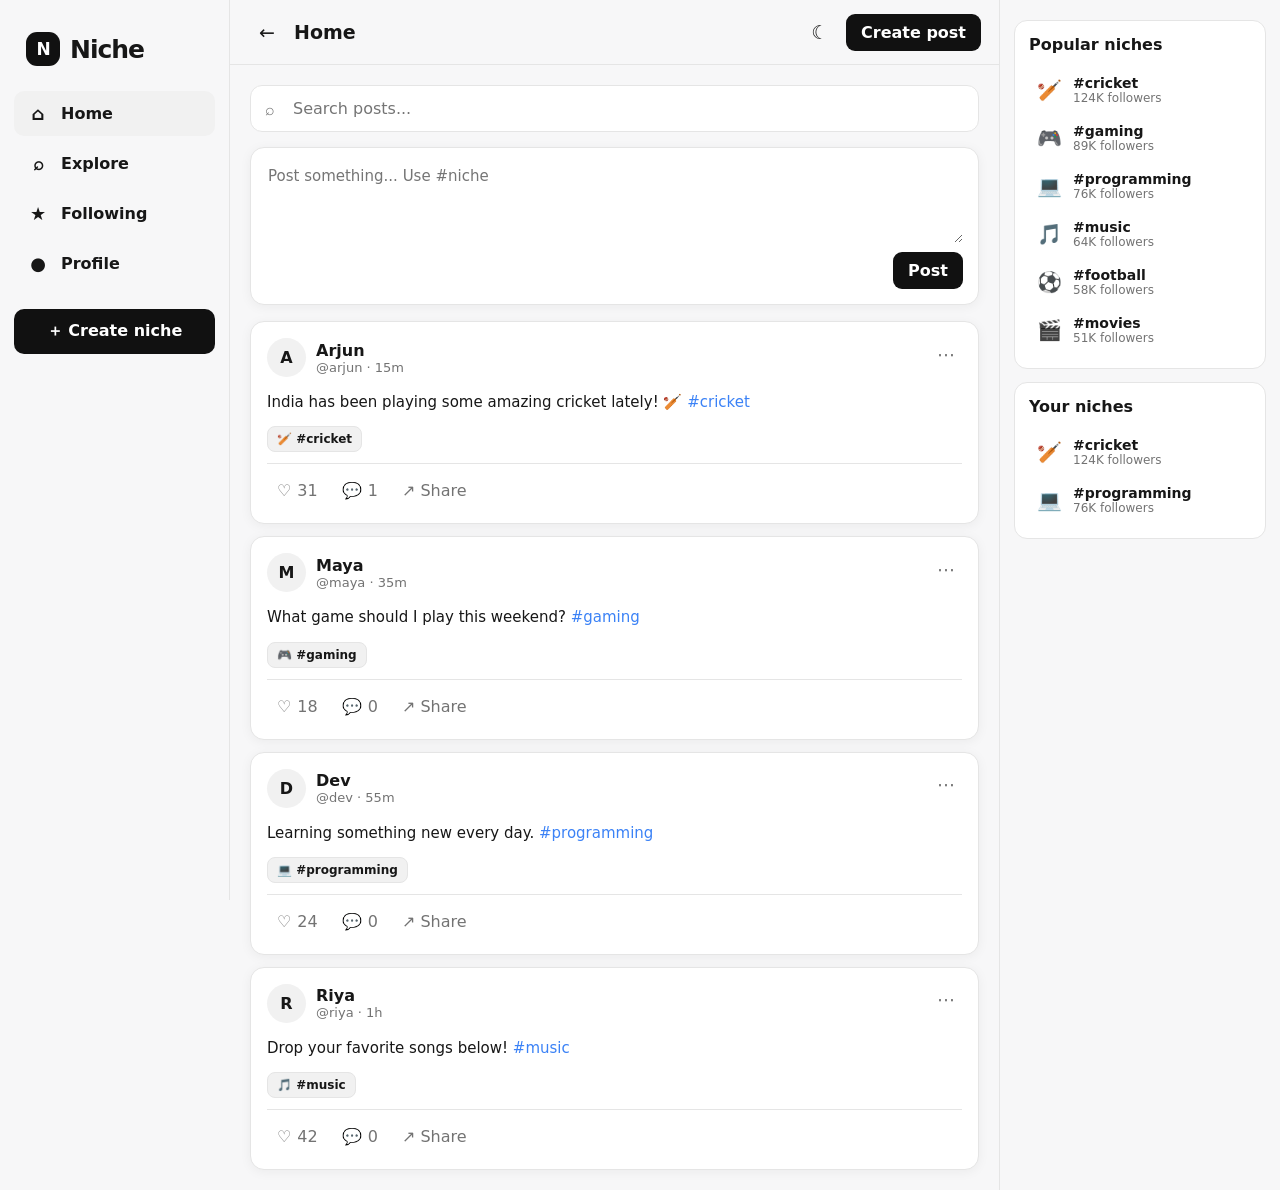
==== NICHE.HTML @ e0838e55 "Add files via upload" ====
<!DOCTYPE html>
<html lang="en">
<head>
<meta charset="UTF-8">
<meta name="viewport" content="width=device-width, initial-scale=1.0">
<title>Niche</title>

<style>
:root {
    --bg: #f7f7f8;
    --card: #ffffff;
    --text: #171717;
    --muted: #737373;
    --border: #e5e5e5;
    --hover: #f1f1f1;
    --accent: #111111;
    --accent-text: #ffffff;
    --danger: #dc2626;
    --shadow: 0 2px 12px rgba(0,0,0,.05);
}

* {
    box-sizing: border-box;
}

html,
body {
    margin: 0;
    padding: 0;
    min-height: 100%;
}

body {
    font-family: Inter, system-ui, -apple-system, BlinkMacSystemFont, "Segoe UI", sans-serif;
    background: var(--bg);
    color: var(--text);
    transition: background .2s, color .2s;
}

body.dark {
    --bg: #0e0e0f;
    --card: #171719;
    --text: #f5f5f5;
    --muted: #9b9b9f;
    --border: #2b2b2f;
    --hover: #222225;
    --accent: #f5f5f5;
    --accent-text: #111111;
    --shadow: 0 2px 15px rgba(0,0,0,.25);
}

button,
input,
textarea {
    font: inherit;
}

button {
    cursor: pointer;
}

a {
    color: inherit;
    text-decoration: none;
}

/* APP */

.app {
    min-height: 100vh;
}

.layout {
    width: min(1400px, 100%);
    margin: auto;
    display: grid;
    grid-template-columns: 230px minmax(0, 1fr) 280px;
    min-height: 100vh;
}

/* LEFT SIDEBAR */

.sidebar {
    padding: 22px 14px;
    border-right: 1px solid var(--border);
    position: sticky;
    top: 0;
    height: 100vh;
}

.logo {
    display: flex;
    align-items: center;
    gap: 10px;
    padding: 10px 12px 25px;
    font-size: 25px;
    font-weight: 800;
    letter-spacing: -1px;
    cursor: pointer;
    user-select: none;
}

.logo-mark {
    width: 34px;
    height: 34px;
    border-radius: 11px;
    display: grid;
    place-items: center;
    background: var(--accent);
    color: var(--accent-text);
    font-size: 17px;
}

.nav {
    display: flex;
    flex-direction: column;
    gap: 5px;
}

.nav button {
    width: 100%;
    border: 0;
    background: transparent;
    color: var(--text);
    padding: 12px 13px;
    border-radius: 10px;
    text-align: left;
    display: flex;
    align-items: center;
    gap: 12px;
    font-weight: 600;
}

.nav button:hover,
.nav button.active {
    background: var(--hover);
}

.nav-icon {
    width: 22px;
    text-align: center;
    font-size: 18px;
}

.create-side {
    margin-top: 18px;
    background: var(--accent) !important;
    color: var(--accent-text) !important;
    justify-content: center;
}

/* MAIN */

.main {
    min-width: 0;
    border-right: 1px solid var(--border);
}

.topbar {
    position: sticky;
    top: 0;
    z-index: 20;
    min-height: 65px;
    background: color-mix(in srgb, var(--bg) 92%, transparent);
    backdrop-filter: blur(12px);
    border-bottom: 1px solid var(--border);
    display: flex;
    align-items: center;
    justify-content: space-between;
    padding: 10px 18px;
}

.topbar-left {
    display: flex;
    align-items: center;
    gap: 8px;
}

.back-btn,
.icon-btn {
    border: 0;
    background: transparent;
    color: var(--text);
    width: 38px;
    height: 38px;
    border-radius: 50%;
    font-size: 19px;
}

.back-btn:hover,
.icon-btn:hover {
    background: var(--hover);
}

.page-title {
    font-size: 19px;
    font-weight: 750;
}

.top-actions {
    display: flex;
    align-items: center;
    gap: 7px;
}

.primary-btn {
    border: 0;
    background: var(--accent);
    color: var(--accent-text);
    padding: 9px 15px;
    border-radius: 9px;
    font-weight: 700;
}

.primary-btn:hover {
    opacity: .88;
}

/* CONTENT */

.content {
    padding: 20px;
}

.home-search {
    position: relative;
    margin-bottom: 15px;
}

.home-search input,
.explore-search input {
    width: 100%;
    border: 1px solid var(--border);
    background: var(--card);
    color: var(--text);
    border-radius: 12px;
    padding: 13px 16px 13px 42px;
    outline: none;
}

.home-search input:focus,
.explore-search input:focus {
    border-color: var(--muted);
}

.search-icon {
    position: absolute;
    left: 15px;
    top: 50%;
    transform: translateY(-50%);
    color: var(--muted);
}

/* COMPOSER */

.composer {
    background: var(--card);
    border: 1px solid var(--border);
    border-radius: 14px;
    padding: 15px;
    box-shadow: var(--shadow);
    margin-bottom: 16px;
}

.composer textarea {
    display: block;
    width: 100%;
    min-height: 80px;
    resize: vertical;
    border: 0;
    outline: 0;
    background: transparent;
    color: var(--text);
    font-size: 15px;
    line-height: 1.5;
}

.composer-bottom {
    display: flex;
    justify-content: flex-end;
    padding-top: 9px;
}

/* POSTS */

.feed {
    display: flex;
    flex-direction: column;
    gap: 12px;
}

.post {
    background: var(--card);
    border: 1px solid var(--border);
    border-radius: 14px;
    padding: 16px;
    box-shadow: var(--shadow);
}

.post-head {
    display: flex;
    justify-content: space-between;
    align-items: flex-start;
    gap: 12px;
}

.user-info {
    display: flex;
    align-items: center;
    gap: 10px;
    min-width: 0;
}

.avatar {
    width: 39px;
    height: 39px;
    flex: 0 0 39px;
    border-radius: 50%;
    display: grid;
    place-items: center;
    background: var(--hover);
    font-weight: 800;
}

.user-name {
    font-weight: 750;
}

.handle {
    color: var(--muted);
    font-size: 13px;
}

.post-menu {
    position: relative;
}

.more-btn {
    border: 0;
    background: transparent;
    color: var(--muted);
    width: 32px;
    height: 32px;
    border-radius: 50%;
    font-size: 18px;
}

.more-btn:hover {
    background: var(--hover);
}

.delete-btn {
    position: absolute;
    right: 0;
    top: 35px;
    z-index: 10;
    display: none;
    white-space: nowrap;
    background: var(--card);
    color: var(--danger);
    border: 1px solid var(--border);
    border-radius: 9px;
    padding: 9px 12px;
    box-shadow: var(--shadow);
}

.post-menu.open .delete-btn {
    display: block;
}

.post-content {
    margin: 14px 0 12px;
    font-size: 15px;
    line-height: 1.55;
    overflow-wrap: anywhere;
}

.hashtag {
    color: #3b82f6;
    cursor: pointer;
}

body.dark .hashtag {
    color: #60a5fa;
}

.post-niche {
    display: inline-flex;
    align-items: center;
    gap: 5px;
    border: 1px solid var(--border);
    background: var(--hover);
    color: var(--text);
    padding: 5px 9px;
    border-radius: 8px;
    font-size: 12px;
    font-weight: 700;
    margin-bottom: 11px;
}

.post-actions {
    display: flex;
    align-items: center;
    gap: 4px;
    border-top: 1px solid var(--border);
    padding-top: 10px;
}

.action-btn {
    border: 0;
    background: transparent;
    color: var(--muted);
    padding: 7px 10px;
    border-radius: 8px;
    display: flex;
    align-items: center;
    gap: 6px;
}

.action-btn:hover {
    background: var(--hover);
    color: var(--text);
}

.like-btn.liked {
    color: #ef4444;
}

.like-btn.like-pop {
    animation: likePop .35s ease;
}

@keyframes likePop {
    0% {
        transform: scale(1);
    }
    40% {
        transform: scale(1.35);
    }
    70% {
        transform: scale(.92);
    }
    100% {
        transform: scale(1);
    }
}

/* COMMENTS */

.comments {
    display: none;
    margin-top: 12px;
    border-top: 1px solid var(--border);
    padding-top: 12px;
}

.comments.open {
    display: block;
}

.comment-list {
    display: flex;
    flex-direction: column;
    gap: 8px;
    margin-bottom: 10px;
}

.comment {
    background: var(--hover);
    border-radius: 9px;
    padding: 8px 10px;
    font-size: 13px;
}

.comment strong {
    margin-right: 5px;
}

.comment-form {
    display: flex;
    gap: 7px;
}

.comment-form input {
    min-width: 0;
    flex: 1;
    border: 1px solid var(--border);
    background: var(--card);
    color: var(--text);
    border-radius: 8px;
    padding: 9px 10px;
    outline: none;
}

.comment-form button {
    border: 0;
    background: var(--accent);
    color: var(--accent-text);
    border-radius: 8px;
    padding: 0 13px;
}

/* RIGHTBAR */

.rightbar {
    padding: 20px 14px;
}

.right-card {
    background: var(--card);
    border: 1px solid var(--border);
    border-radius: 13px;
    padding: 14px;
    margin-bottom: 13px;
}

.right-title {
    font-weight: 800;
    margin-bottom: 12px;
}

.niche-mini {
    display: flex;
    align-items: center;
    gap: 9px;
    padding: 9px 5px;
    border-radius: 8px;
    cursor: pointer;
}

.niche-mini:hover {
    background: var(--hover);
}

.niche-mini-emoji {
    width: 30px;
    text-align: center;
    font-size: 20px;
}

.niche-mini-name {
    font-weight: 700;
    font-size: 14px;
}

.niche-mini-count {
    color: var(--muted);
    font-size: 12px;
}

/* NICHE */

.niche-header {
    background: var(--card);
    border: 1px solid var(--border);
    border-radius: 14px;
    padding: 22px;
    margin-bottom: 16px;
}

.niche-title-row {
    display: flex;
    justify-content: space-between;
    gap: 15px;
    align-items: center;
}

.niche-big {
    display: flex;
    align-items: center;
    gap: 13px;
}

.niche-big-emoji {
    width: 55px;
    height: 55px;
    display: grid;
    place-items: center;
    background: var(--hover);
    border-radius: 14px;
    font-size: 28px;
}

.niche-big-name {
    font-size: 25px;
    font-weight: 850;
}

.niche-followers {
    color: var(--muted);
    font-size: 13px;
    margin-top: 2px;
}

.follow-btn {
    border: 1px solid var(--border);
    background: var(--card);
    color: var(--text);
    padding: 9px 14px;
    border-radius: 9px;
    font-weight: 700;
}

.follow-btn.following {
    background: var(--accent);
    color: var(--accent-text);
}

/* EXPLORE */

.explore-search {
    position: relative;
    margin-bottom: 15px;
}

.niche-grid {
    display: grid;
    grid-template-columns: repeat(2, minmax(0, 1fr));
    gap: 12px;
    margin-bottom: 20px;
}

.niche-card {
    border: 1px solid var(--border);
    background: var(--card);
    border-radius: 13px;
    padding: 16px;
    cursor: pointer;
    box-shadow: var(--shadow);
}

.niche-card:hover {
    background: var(--hover);
}

.niche-card-top {
    display: flex;
    align-items: center;
    gap: 11px;
}

.niche-card-emoji {
    font-size: 27px;
}

.niche-card-name {
    font-weight: 800;
}

.niche-card-followers {
    color: var(--muted);
    font-size: 12px;
    margin-top: 3px;
}

/* EMPTY */

.empty {
    background: var(--card);
    border: 1px solid var(--border);
    border-radius: 14px;
    padding: 35px 20px;
    text-align: center;
    color: var(--muted);
}

/* PROFILE */

.profile-card {
    background: var(--card);
    border: 1px solid var(--border);
    border-radius: 14px;
    padding: 22px;
    margin-bottom: 16px;
}

.profile-avatar {
    width: 68px;
    height: 68px;
    display: grid;
    place-items: center;
    background: var(--hover);
    border-radius: 50%;
    font-size: 25px;
    font-weight: 800;
    margin-bottom: 12px;
}

.profile-name {
    font-size: 22px;
    font-weight: 850;
}

.profile-handle {
    color: var(--muted);
}

/* MODAL */

.modal-overlay {
    position: fixed;
    inset: 0;
    background: rgba(0,0,0,.55);
    z-index: 100;
    display: none;
    align-items: center;
    justify-content: center;
    padding: 15px;
}

.modal-overlay.show {
    display: flex;
}

.modal {
    width: min(500px, 100%);
    max-height: calc(100vh - 30px);
    overflow-y: auto;
    background: var(--card);
    color: var(--text);
    border: 1px solid var(--border);
    border-radius: 16px;
    box-shadow: 0 20px 60px rgba(0,0,0,.25);
}

.modal-head {
    padding: 17px 18px;
    border-bottom: 1px solid var(--border);
    display: flex;
    justify-content: space-between;
    align-items: center;
}

.modal-title {
    font-size: 18px;
    font-weight: 800;
}

.modal-body {
    padding: 18px;
}

.modal textarea,
.modal input {
    width: 100%;
    border: 1px solid var(--border);
    background: var(--bg);
    color: var(--text);
    border-radius: 9px;
    padding: 11px;
    outline: none;
}

.modal textarea {
    min-height: 120px;
    resize: vertical;
}

.form-group {
    margin-bottom: 14px;
}

.form-label {
    display: block;
    font-size: 13px;
    font-weight: 700;
    margin-bottom: 7px;
}

.emoji-picker {
    display: flex;
    flex-wrap: wrap;
    gap: 7px;
}

.emoji-option {
    width: 42px;
    height: 42px;
    border: 1px solid var(--border);
    background: var(--bg);
    border-radius: 9px;
    font-size: 20px;
}

.emoji-option.selected {
    border: 2px solid var(--text);
    background: var(--hover);
}

.modal-foot {
    padding: 13px 18px 18px;
    display: flex;
    justify-content: flex-end;
    gap: 8px;
}

.secondary-btn {
    border: 1px solid var(--border);
    background: transparent;
    color: var(--text);
    padding: 9px 14px;
    border-radius: 9px;
    font-weight: 700;
}

/* TOAST */

.toast {
    position: fixed;
    left: 50%;
    bottom: 25px;
    transform: translate(-50%, 20px);
    background: #18181b;
    color: white;
    padding: 11px 16px;
    border-radius: 10px;
    font-size: 14px;
    opacity: 0;
    pointer-events: none;
    transition: opacity .2s, transform .2s;
    z-index: 300;
    max-width: calc(100% - 30px);
    text-align: center;
}

.toast.show {
    opacity: 1;
    transform: translate(-50%, 0);
}

.toast.warning {
    background: #b45309;
}

/* MOBILE NAV */

.mobile-nav {
    display: none;
}

/* RESPONSIVE */

@media (max-width: 1050px) {
    .layout {
        grid-template-columns: 210px minmax(0, 1fr);
    }

    .rightbar {
        display: none;
    }
}

@media (max-width: 720px) {
    .layout {
        display: block;
    }

    .sidebar {
        display: none;
    }

    .main {
        border: 0;
        padding-bottom: 70px;
    }

    .content {
        padding: 13px;
    }

    .topbar {
        padding: 9px 12px;
    }

    .topbar .primary-btn {
        display: none;
    }

    .mobile-nav {
        position: fixed;
        display: flex;
        left: 0;
        right: 0;
        bottom: 0;
        z-index: 50;
        height: 62px;
        background: var(--card);
        border-top: 1px solid var(--border);
        justify-content: space-around;
        align-items: center;
    }

    .mobile-nav button {
        border: 0;
        background: transparent;
        color: var(--muted);
        padding: 7px;
        font-size: 19px;
    }

    .mobile-nav button.active {
        color: var(--text);
    }

    .niche-grid {
        grid-template-columns: 1fr;
    }

    .niche-title-row {
        align-items: flex-start;
    }

    .niche-big-name {
        font-size: 21px;
    }
}
</style>
</head>

<body>

<div class="app">
    <div class="layout">

        <!-- SIDEBAR -->
        <aside class="sidebar">

            <div class="logo" id="logoButton" title="Reload Niche">
                <div class="logo-mark">N</div>
                <span>Niche</span>
            </div>

            <nav class="nav">
                <button data-page="home">
                    <span class="nav-icon">⌂</span>
                    Home
                </button>

                <button data-page="explore">
                    <span class="nav-icon">⌕</span>
                    Explore
                </button>

                <button data-page="following">
                    <span class="nav-icon">★</span>
                    Following
                </button>

                <button data-page="profile">
                    <span class="nav-icon">●</span>
                    Profile
                </button>

                <button class="create-side" id="createNicheButton">
                    ＋ Create niche
                </button>
            </nav>
        </aside>

        <!-- MAIN -->
        <main class="main">

            <header class="topbar">
                <div class="topbar-left">

                    <button class="back-btn" id="backButton" title="Go back">
                        ←
                    </button>

                    <div class="page-title" id="pageTitle">
                        Home
                    </div>
                </div>

                <div class="top-actions">
                    <button class="icon-btn" id="themeButton" title="Toggle theme">
                        ☾
                    </button>

                    <button class="primary-btn" id="createPostButton">
                        Create post
                    </button>
                </div>
            </header>

            <section class="content" id="content">
            </section>

        </main>

        <!-- RIGHT SIDEBAR -->
        <aside class="rightbar">

            <div class="right-card">
                <div class="right-title">Popular niches</div>
                <div id="popularNiches"></div>
            </div>

            <div class="right-card">
                <div class="right-title">Your niches</div>
                <div id="followedNiches"></div>
            </div>

        </aside>
    </div>

    <!-- MOBILE NAV -->
    <nav class="mobile-nav">
        <button data-page="home" title="Home">⌂</button>
        <button data-page="explore" title="Explore">⌕</button>
        <button data-page="following" title="Following">★</button>
        <button data-page="profile" title="Profile">●</button>
    </nav>
</div>


<!-- CREATE POST MODAL -->
<div class="modal-overlay" id="postModal">

    <div class="modal">

        <div class="modal-head">
            <div class="modal-title">Create post</div>

            <button class="icon-btn close-modal" data-close="postModal">
                ×
            </button>
        </div>

        <div class="modal-body">

            <div class="form-group">
                <textarea
                    id="modalPostText"
                    placeholder="What's happening in your niche?"
                ></textarea>
            </div>

            <div class="form-group">
                <label class="form-label">
                    Niche
                </label>

                <input
                    id="modalPostNiche"
                    placeholder="e.g. cricket"
                >
            </div>

        </div>

        <div class="modal-foot">
            <button class="secondary-btn close-modal" data-close="postModal">
                Cancel
            </button>

            <button class="primary-btn" id="modalPostSubmit">
                Post
            </button>
        </div>

    </div>
</div>


<!-- CREATE NICHE MODAL -->
<div class="modal-overlay" id="nicheModal">

    <div class="modal">

        <div class="modal-head">

            <div class="modal-title">
                Create niche
            </div>

            <button class="icon-btn close-modal" data-close="nicheModal">
                ×
            </button>

        </div>

        <div class="modal-body">

            <div class="form-group">
                <label class="form-label">
                    Niche name
                </label>

                <input
                    id="newNicheName"
                    placeholder="e.g. cricket"
                    maxlength="40"
                >
            </div>

            <div class="form-group">
                <label class="form-label">
                    Choose emoji
                </label>

                <div class="emoji-picker" id="emojiPicker"></div>
            </div>

            <div class="form-group">
                <label class="form-label">
                    Private description
                </label>

                <input
                    id="newNicheDescription"
                    placeholder="Describe your niche..."
                    maxlength="120"
                >
            </div>

            <div style="font-size:12px;color:var(--muted);">
                The description is stored only for your local Niche account
                and is not displayed publicly.
            </div>

        </div>

        <div class="modal-foot">

            <button class="secondary-btn close-modal" data-close="nicheModal">
                Cancel
            </button>

            <button class="primary-btn" id="createNicheSubmit">
                Create niche
            </button>

        </div>

    </div>
</div>


<div class="toast" id="toast"></div>


<script>
"use strict";

/* =========================================================
   DATA
========================================================= */

const STORAGE = {
    posts: "niche_v3_posts",
    niches: "niche_v3_niches",
    followed: "niche_v3_followed",
    theme: "niche_v3_theme",
    privateNicheInfo: "niche_v3_private_niche_info"
};

const DEFAULT_NICHES = {
    cricket: {
        name: "cricket",
        emoji: "🏏",
        followers: 124000
    },
    gaming: {
        name: "gaming",
        emoji: "🎮",
        followers: 89000
    },
    programming: {
        name: "programming",
        emoji: "💻",
        followers: 76000
    },
    music: {
        name: "music",
        emoji: "🎵",
        followers: 64000
    },
    football: {
        name: "football",
        emoji: "⚽",
        followers: 58000
    },
    movies: {
        name: "movies",
        emoji: "🎬",
        followers: 51000
    },
    photography: {
        name: "photography",
        emoji: "📷",
        followers: 43000
    },
    books: {
        name: "books",
        emoji: "📚",
        followers: 31000
    }
};

const DEFAULT_POSTS = [
    {
        id: "default-1",
        user: "Arjun",
        handle: "@arjun",
        text: "India has been playing some amazing cricket lately! 🏏 #cricket",
        niche: "cricket",
        likes: 31,
        liked: false,
        comments: [
            {
                id: "comment-1",
                user: "Maya",
                text: "Absolutely!"
            }
        ],
        createdAt: Date.now() - 1000 * 60 * 15
    },
    {
        id: "default-2",
        user: "Maya",
        handle: "@maya",
        text: "What game should I play this weekend? #gaming",
        niche: "gaming",
        likes: 18,
        liked: false,
        comments: [],
        createdAt: Date.now() - 1000 * 60 * 35
    },
    {
        id: "default-3",
        user: "Dev",
        handle: "@dev",
        text: "Learning something new every day. #programming",
        niche: "programming",
        likes: 24,
        liked: false,
        comments: [],
        createdAt: Date.now() - 1000 * 60 * 55
    },
    {
        id: "default-4",
        user: "Riya",
        handle: "@riya",
        text: "Drop your favorite songs below! #music",
        niche: "music",
        likes: 42,
        liked: false,
        comments: [],
        createdAt: Date.now() - 1000 * 60 * 80
    }
];

/*
   Add/remove words from this list as needed.

   IMPORTANT:
   This version does NOT censor words.
   It completely blocks the post and shows a warning.
*/
const BAD_WORDS = [
    "fuck",
    "fucking",
    "shit",
    "bitch",
    "asshole",
    "dumbass"
];

const NICHE_EMOJIS = [
    "🔥", "🏏", "🎮", "💻", "🎵",
    "⚽", "🎬", "📷", "📚", "🎨",
    "🚀", "💡", "🌎", "🍔", "🏎️",
    "🐱", "🐶", "🎯", "🧪", "📖"
];

let posts = load(STORAGE.posts, null);
let niches = load(STORAGE.niches, null);
let followed = load(STORAGE.followed, null);
let privateNicheInfo = load(STORAGE.privateNicheInfo, null);

if (!posts) {
    posts = structuredClone(DEFAULT_POSTS);
}

if (!niches) {
    niches = structuredClone(DEFAULT_NICHES);
}

if (!followed) {
    followed = ["cricket", "programming"];
}

if (!privateNicheInfo) {
    privateNicheInfo = {};
}

let currentPage = "home";
let currentNiche = null;
let homeSearch = "";
let exploreSearch = "";
let selectedEmoji = "🔥";

const navigationHistory = [];


/* =========================================================
   HELPERS
========================================================= */

function load(key, fallback) {
    try {
        const value = localStorage.getItem(key);

        if (value === null) {
            return fallback;
        }

        return JSON.parse(value);

    } catch (error) {
        return fallback;
    }
}

function saveState() {
    localStorage.setItem(STORAGE.posts, JSON.stringify(posts));
    localStorage.setItem(STORAGE.niches, JSON.stringify(niches));
    localStorage.setItem(STORAGE.followed, JSON.stringify(followed));
    localStorage.setItem(STORAGE.privateNicheInfo, JSON.stringify(privateNicheInfo));
}

function escapeHTML(value) {
    return String(value)
        .replaceAll("&", "&amp;")
        .replaceAll("<", "&lt;")
        .replaceAll(">", "&gt;")
        .replaceAll('"', "&quot;")
        .replaceAll("'", "&#039;");
}

function normalizeNiche(value) {
    return String(value)
        .trim()
        .replace(/^#+/, "")
        .toLowerCase()
        .replace(/[^a-z0-9_-]/g, "");
}

function containsBadLanguage(text) {
    const lower = String(text).toLowerCase();

    return BAD_WORDS.some(word => {
        const pattern = new RegExp(
            "(^|[^a-z0-9])" +
            word.replace(/[.*+?^${}()|[\]\\]/g, "\\$&") +
            "([^a-z0-9]|$)",
            "i"
        );

        return pattern.test(lower);
    });
}

function censorWarning() {
    showToast(
        "This post contains bad language. Please remove it to post.",
        true
    );
}

function formatPostText(text) {
    const safe = escapeHTML(text);

    return safe.replace(
        /#([a-zA-Z0-9_-]+)/g,
        '<span class="hashtag" data-open-niche="$1">#$1</span>'
    );
}

function formatCount(number) {
    if (number >= 1000000) {
        return (number / 1000000).toFixed(1).replace(".0", "") + "M";
    }

    if (number >= 1000) {
        return (number / 1000).toFixed(1).replace(".0", "") + "K";
    }

    return String(number);
}

function timeAgo(timestamp) {
    if (!timestamp) {
        return "just now";
    }

    const seconds = Math.floor((Date.now() - timestamp) / 1000);

    if (seconds < 60) {
        return "just now";
    }

    const minutes = Math.floor(seconds / 60);

    if (minutes < 60) {
        return minutes + "m";
    }

    const hours = Math.floor(minutes / 60);

    if (hours < 24) {
        return hours + "h";
    }

    const days = Math.floor(hours / 24);

    if (days < 30) {
        return days + "d";
    }

    return Math.floor(days / 30) + "mo";
}

function showToast(message, warning = false) {
    const toast = document.getElementById("toast");

    toast.textContent = message;
    toast.classList.toggle("warning", warning);
    toast.classList.add("show");

    clearTimeout(showToast.timer);

    showToast.timer = setTimeout(() => {
        toast.classList.remove("show");
    }, 2800);
}


/* =========================================================
   NAVIGATION
========================================================= */

function navigate(page, options = {}) {

    if (!options.fromBack && currentPage !== page) {
        navigationHistory.push({
            page: currentPage,
            niche: currentNiche,
            homeSearch,
            exploreSearch
        });
    }

    currentPage = page;

    if (page !== "niche") {
        currentNiche = null;
    }

    renderEverything();
    window.scrollTo({
        top: 0,
        behavior: "smooth"
    });
}

function openNiche(name, options = {}) {

    const normalized = normalizeNiche(name);

    if (!niches[normalized]) {
        return;
    }

    if (!options.fromBack) {
        navigationHistory.push({
            page: currentPage,
            niche: currentNiche,
            homeSearch,
            exploreSearch
        });
    }

    currentPage = "niche";
    currentNiche = normalized;

    renderEverything();

    window.scrollTo({
        top: 0,
        behavior: "smooth"
    });
}

function goBack() {

    if (navigationHistory.length === 0) {
        navigate("home");
        return;
    }

    const previous = navigationHistory.pop();

    currentPage = previous.page;
    currentNiche = previous.niche || null;
    homeSearch = previous.homeSearch || "";
    exploreSearch = previous.exploreSearch || "";

    renderEverything();

    window.scrollTo({
        top: 0,
        behavior: "smooth"
    });
}


/* =========================================================
   CREATE NICHE
========================================================= */

function createNiche(name, emoji, description) {

    const normalized = normalizeNiche(name);

    if (!normalized) {
        showToast("Please enter a valid niche name.", true);
        return false;
    }

    if (normalized.length < 2) {
        showToast("Niche name is too short.", true);
        return false;
    }

    if (niches[normalized]) {
        showToast("That niche already exists.", true);
        return false;
    }

    niches[normalized] = {
        name: normalized,
        emoji: emoji || "🔥",
        followers: 1
    };

    privateNicheInfo[normalized] = {
        description: String(description || "").trim(),
        emoji: emoji || "🔥"
    };

    followed.push(normalized);

    saveState();

    closeModal("nicheModal");

    showToast("Niche #" + normalized + " created!");

    openNiche(normalized);

    return true;
}


/* =========================================================
   POSTS
========================================================= */

function extractHashtags(text) {

    const matches = text.match(/#[a-zA-Z0-9_-]+/g);

    if (!matches) {
        return [];
    }

    return [
        ...new Set(
            matches
                .map(tag => normalizeNiche(tag))
                .filter(Boolean)
        )
    ];
}

function createMissingNiches(tags) {

    tags.forEach(name => {

        if (!niches[name]) {

            niches[name] = {
                name,
                emoji: "🔥",
                followers: 1
            };
        }
    });
}

function createPost(rawText, manualNiche = "") {

    const text = String(rawText).trim();

    if (!text) {
        showToast("Write something before posting.", true);
        return false;
    }

    /*
       BAD LANGUAGE:
       Do not censor.
       Do not modify the text.
       Simply block submission.
    */
    if (containsBadLanguage(text)) {
        censorWarning();
        return false;
    }

    const tags = extractHashtags(text);

    let nicheName = normalizeNiche(manualNiche);

    if (!nicheName && tags.length > 0) {
        nicheName = tags[0];
    }

    if (!nicheName) {
        nicheName = "general";

        if (!niches.general) {
            niches.general = {
                name: "general",
                emoji: "💬",
                followers: 1
            };
        }
    }

    createMissingNiches(tags);

    if (!niches[nicheName]) {
        niches[nicheName] = {
            name: nicheName,
            emoji: "🔥",
            followers: 1
        };
    }

    if (!followed.includes(nicheName)) {
        followed.push(nicheName);
        niches[nicheName].followers++;
    }

    const post = {
        id: "post-" + Date.now() + "-" + Math.random().toString(36).slice(2),
        user: "You",
        handle: "@you",
        text,
        niche: nicheName,
        likes: 0,
        liked: false,
        comments: [],
        createdAt: Date.now()
    };

    posts.unshift(post);

    saveState();

    renderEverything();

    showToast("Post published!");

    return true;
}

function deletePost(postId) {

    const index = posts.findIndex(post => post.id === postId);

    if (index === -1) {
        return;
    }

    const post = posts[index];

    if (post.user !== "You") {
        showToast("You can only delete your own posts.", true);
        return;
    }

    posts.splice(index, 1);

    saveState();

    renderEverything();

    showToast("Post deleted.");
}


/* =========================================================
   LIKE
========================================================= */

function toggleLike(postId, button) {

    const post = posts.find(item => item.id === postId);

    if (!post) {
        return;
    }

    post.liked = !post.liked;

    if (post.liked) {
        post.likes++;
    } else {
        post.likes = Math.max(0, post.likes - 1);
    }

    saveState();

    /*
       Only update this button.
       This keeps the animation alive even after filtering/searching.
    */
    if (button) {

        button.classList.toggle("liked", post.liked);

        const icon = button.querySelector(".like-icon");
        const count = button.querySelector(".like-count");

        if (icon) {
            icon.textContent = post.liked ? "♥" : "♡";
        }

        if (count) {
            count.textContent = post.likes;
        }

        button.classList.remove("like-pop");

        void button.offsetWidth;

        button.classList.add("like-pop");
    }
}


/* =========================================================
   COMMENTS
========================================================= */

function toggleComments(postId) {

    const comments = document.querySelector(
        '[data-comments="' + CSS.escape(postId) + '"]'
    );

    if (!comments) {
        return;
    }

    comments.classList.toggle("open");

    if (comments.classList.contains("open")) {

        const input = comments.querySelector(".comment-input");

        if (input) {
            setTimeout(() => input.focus(), 30);
        }
    }
}

function addComment(postId, input) {

    const post = posts.find(item => item.id === postId);

    if (!post || !input) {
        return;
    }

    const text = input.value.trim();

    if (!text) {
        return;
    }

    if (containsBadLanguage(text)) {
        showToast(
            "This comment contains bad language. Please remove it.",
            true
        );
        return;
    }

    post.comments.push({
        id: "comment-" + Date.now() + "-" + Math.random().toString(36).slice(2),
        user: "You",
        text
    });

    saveState();

    /*
       Re-render the post/feed.
       Because all events use delegated handling,
       comments continue working after the re-render.
    */
    renderEverything();

    const comments = document.querySelector(
        '[data-comments="' + CSS.escape(postId) + '"]'
    );

    if (comments) {
        comments.classList.add("open");

        const newInput = comments.querySelector(".comment-input");

        if (newInput) {
            newInput.focus();
        }
    }
}


/* =========================================================
   FOLLOWING
========================================================= */

function toggleFollow(name) {

    const normalized = normalizeNiche(name);

    if (!niches[normalized]) {
        return;
    }

    const index = followed.indexOf(normalized);

    if (index >= 0) {

        followed.splice(index, 1);

        niches[normalized].followers = Math.max(
            0,
            niches[normalized].followers - 1
        );

        showToast("Unfollowed #" + normalized);

    } else {

        followed.push(normalized);
        niches[normalized].followers++;

        showToast("Following #" + normalized);
    }

    saveState();

    renderEverything();
}


/* =========================================================
   SHARE
========================================================= */

async function sharePost(postId) {

    const post = posts.find(item => item.id === postId);

    if (!post) {
        return;
    }

    const shareText =
        post.text +
        "\n\n#" +
        post.niche;

    try {

        await navigator.clipboard.writeText(shareText);

        showToast("Post copied to clipboard.");

    } catch (error) {

        showToast("Could not copy the post.", true);
    }
}


/* =========================================================
   POST RENDER
========================================================= */

function renderPost(post) {

    const comments = Array.isArray(post.comments)
        ? post.comments
        : [];

    const commentsHTML = comments.length
        ? comments.map(comment => `
            <div class="comment">
                <strong>${escapeHTML(comment.user)}</strong>
                ${escapeHTML(comment.text)}
            </div>
        `).join("")
        : `<div style="color:var(--muted);font-size:13px;">
            No comments yet.
        </div>`;

    const niche = niches[post.niche];

    const nicheEmoji = niche
        ? niche.emoji
        : "🔥";

    const deleteHTML = post.user === "You"
        ? `
            <button
                class="delete-btn"
                data-delete-post="${escapeHTML(post.id)}"
            >
                🗑 Delete post
            </button>
        `
        : "";

    return `
        <article class="post" data-post-id="${escapeHTML(post.id)}">

            <div class="post-head">

                <div class="user-info">

                    <div class="avatar">
                        ${escapeHTML(
                            post.user.charAt(0).toUpperCase()
                        )}
                    </div>

                    <div>
                        <div class="user-name">
                            ${escapeHTML(post.user)}
                        </div>

                        <div class="handle">
                            ${escapeHTML(post.handle)}
                            ·
                            ${escapeHTML(timeAgo(post.createdAt))}
                        </div>
                    </div>

                </div>

                <div class="post-menu">

                    <button
                        class="more-btn"
                        data-more-post="${escapeHTML(post.id)}"
                    >
                        ⋯
                    </button>

                    ${deleteHTML}

                </div>

            </div>

            <div class="post-content">
                ${formatPostText(post.text)}
            </div>

            <button
                class="post-niche"
                data-open-niche="${escapeHTML(post.niche)}"
            >
                ${escapeHTML(nicheEmoji)}
                #${escapeHTML(post.niche)}
            </button>

            <div class="post-actions">

                <button
                    class="action-btn like-btn ${post.liked ? "liked" : ""}"
                    data-like-post="${escapeHTML(post.id)}"
                >
                    <span class="like-icon">
                        ${post.liked ? "♥" : "♡"}
                    </span>

                    <span class="like-count">
                        ${post.likes}
                    </span>
                </button>

                <button
                    class="action-btn"
                    data-comment-post="${escapeHTML(post.id)}"
                >
                    💬
                    <span>${comments.length}</span>
                </button>

                <button
                    class="action-btn"
                    data-share-post="${escapeHTML(post.id)}"
                >
                    ↗
                    Share
                </button>

            </div>

            <div
                class="comments"
                data-comments="${escapeHTML(post.id)}"
            >

                <div class="comment-list">
                    ${commentsHTML}
                </div>

                <div class="comment-form">

                    <input
                        class="comment-input"
                        data-comment-input="${escapeHTML(post.id)}"
                        placeholder="Write a comment..."
                        autocomplete="off"
                    >

                    <button
                        data-submit-comment="${escapeHTML(post.id)}"
                    >
                        Send
                    </button>

                </div>

            </div>

        </article>
    `;
}

function renderFeed(postList) {

    if (!postList.length) {
        return `
            <div class="empty">
                No posts found.
            </div>
        `;
    }

    return `
        <div class="feed">
            ${postList.map(renderPost).join("")}
        </div>
    `;
}


/* =========================================================
   HOME
========================================================= */

function renderHome() {

    const filteredPosts = posts.filter(post => {

        if (!homeSearch.trim()) {
            return true;
        }

        const query = homeSearch.toLowerCase();

        return (
            post.text.toLowerCase().includes(query) ||
            post.user.toLowerCase().includes(query) ||
            post.niche.toLowerCase().includes(query) ||
            post.handle.toLowerCase().includes(query)
        );
    });

    return `

        <div class="home-search">

            <span class="search-icon">
                ⌕
            </span>

            <input
                id="homeSearchInput"
                value="${escapeHTML(homeSearch)}"
                placeholder="Search posts..."
                autocomplete="off"
            >

        </div>

        <div class="composer">

            <textarea
                id="homeComposer"
                placeholder="Post something... Use #niche"
            ></textarea>

            <div class="composer-bottom">

                <button
                    class="primary-btn"
                    id="homePostButton"
                >
                    Post
                </button>

            </div>

        </div>

        ${renderFeed(filteredPosts)}
    `;
}


/* =========================================================
   EXPLORE
========================================================= */

function renderExplore() {

    const query = exploreSearch.trim().toLowerCase();

    const filteredNiches = Object.values(niches).filter(niche =>
        niche.name.toLowerCase().includes(query)
    );

    const filteredPosts = posts.filter(post => {

        if (!query) {
            return false;
        }

        return (
            post.text.toLowerCase().includes(query) ||
            post.niche.toLowerCase().includes(query) ||
            post.user.toLowerCase().includes(query)
        );
    });

    return `

        <div class="explore-search">

            <span class="search-icon">
                ⌕
            </span>

            <input
                id="exploreSearchInput"
                value="${escapeHTML(exploreSearch)}"
                placeholder="Search niches and posts..."
                autocomplete="off"
            >

        </div>

        <div class="niche-grid">

            ${filteredNiches.length
                ? filteredNiches.map(niche => `
                    <div
                        class="niche-card"
                        data-open-niche="${escapeHTML(niche.name)}"
                    >

                        <div class="niche-card-top">

                            <div class="niche-card-emoji">
                                ${escapeHTML(niche.emoji)}
                            </div>

                            <div>
                                <div class="niche-card-name">
                                    #${escapeHTML(niche.name)}
                                </div>

                                <div class="niche-card-followers">
                                    ${formatCount(niche.followers)}
                                    followers
                                </div>
                            </div>

                        </div>

                    </div>
                `).join("")
                : `<div class="empty" style="grid-column:1/-1;">
                    No niches found.
                </div>`
            }

        </div>

        ${
            query
                ? `
                    <h3 style="margin:20px 0 12px;">
                        Matching posts
                    </h3>

                    ${renderFeed(filteredPosts)}
                `
                : `
                    <div class="empty">
                        Search for a niche or post.
                    </div>
                `
        }
    `;
}


/* =========================================================
   FOLLOWING
========================================================= */

function renderFollowing() {

    const followedPosts = posts.filter(post =>
        followed.includes(post.niche)
    );

    return renderFeed(followedPosts);
}


/* =========================================================
   PROFILE
========================================================= */

function renderProfile() {

    const yourPosts = posts.filter(post =>
        post.user === "You"
    );

    return `

        <div class="profile-card">

            <div class="profile-avatar">
                Y
            </div>

            <div class="profile-name">
                You
            </div>

            <div class="profile-handle">
                @you
            </div>

            <div style="
                display:flex;
                gap:25px;
                margin-top:17px;
                font-size:13px;
            ">

                <div>
                    <strong>${yourPosts.length}</strong>
                    <span style="color:var(--muted);">
                        posts
                    </span>
                </div>

                <div>
                    <strong>${followed.length}</strong>
                    <span style="color:var(--muted);">
                        niches
                    </span>
                </div>

            </div>

        </div>

        <h3 style="margin:18px 0 12px;">
            Your posts
        </h3>

        ${renderFeed(yourPosts)}
    `;
}


/* =========================================================
   NICHE PAGE
========================================================= */

function renderNichePage() {

    const niche = niches[currentNiche];

    if (!niche) {
        return `
            <div class="empty">
                Niche not found.
            </div>
        `;
    }

    const nichePosts = posts.filter(post =>
        post.niche === currentNiche
    );

    const isFollowing = followed.includes(currentNiche);

    return `

        <div class="niche-header">

            <div class="niche-title-row">

                <div class="niche-big">

                    <div class="niche-big-emoji">
                        ${escapeHTML(niche.emoji)}
                    </div>

                    <div>

                        <div class="niche-big-name">
                            #${escapeHTML(niche.name)}
                        </div>

                        <div class="niche-followers">
                            ${formatCount(niche.followers)}
                            followers
                        </div>

                    </div>

                </div>

                <button
                    class="follow-btn ${isFollowing ? "following" : ""}"
                    data-follow-niche="${escapeHTML(niche.name)}"
                >
                    ${isFollowing ? "Following" : "Follow"}
                </button>

            </div>

        </div>

        ${renderFeed(nichePosts)}
    `;
}


/* =========================================================
   RIGHT SIDEBAR
========================================================= */

function renderRightSidebar() {

    const popular = Object.values(niches)
        .sort((a, b) => b.followers - a.followers)
        .slice(0, 6);

    const followedItems = followed
        .map(name => niches[name])
        .filter(Boolean)
        .slice(0, 6);

    document.getElementById("popularNiches").innerHTML =
        popular.length
            ? popular.map(niche => `
                <div
                    class="niche-mini"
                    data-open-niche="${escapeHTML(niche.name)}"
                >

                    <div class="niche-mini-emoji">
                        ${escapeHTML(niche.emoji)}
                    </div>

                    <div>
                        <div class="niche-mini-name">
                            #${escapeHTML(niche.name)}
                        </div>

                        <div class="niche-mini-count">
                            ${formatCount(niche.followers)}
                            followers
                        </div>
                    </div>

                </div>
            `).join("")
            : `<div style="color:var(--muted);font-size:13px;">
                No niches yet.
            </div>`;

    document.getElementById("followedNiches").innerHTML =
        followedItems.length
            ? followedItems.map(niche => `
                <div
                    class="niche-mini"
                    data-open-niche="${escapeHTML(niche.name)}"
                >

                    <div class="niche-mini-emoji">
                        ${escapeHTML(niche.emoji)}
                    </div>

                    <div>
                        <div class="niche-mini-name">
                            #${escapeHTML(niche.name)}
                        </div>

                        <div class="niche-mini-count">
                            ${formatCount(niche.followers)}
                            followers
                        </div>
                    </div>

                </div>
            `).join("")
            : `<div style="color:var(--muted);font-size:13px;">
                You are not following any niches.
            </div>`;
}


/* =========================================================
   RENDER EVERYTHING
========================================================= */

function renderEverything() {

    const content = document.getElementById("content");
    const title = document.getElementById("pageTitle");

    let html = "";

    if (currentPage === "home") {
        title.textContent = "Home";
        html = renderHome();

    } else if (currentPage === "explore") {
        title.textContent = "Explore";
        html = renderExplore();

    } else if (currentPage === "following") {
        title.textContent = "Following";
        html = renderFollowing();

    } else if (currentPage === "profile") {
        title.textContent = "Profile";
        html = renderProfile();

    } else if (currentPage === "niche") {

        const niche = niches[currentNiche];

        title.textContent = niche
            ? "#" + niche.name
            : "Niche";

        html = renderNichePage();
    }

    content.innerHTML = html;

    updateNavigation();

    renderRightSidebar();

    updateThemeButton();
}

function updateNavigation() {

    document.querySelectorAll("[data-page]").forEach(button => {

        button.classList.toggle(
            "active",
            button.dataset.page === currentPage
        );
    });
}


/* =========================================================
   THEME
========================================================= */

function applyTheme() {

    const theme = localStorage.getItem(STORAGE.theme);

    document.body.classList.toggle(
        "dark",
        theme === "dark"
    );

    updateThemeButton();
}

function updateThemeButton() {

    const button = document.getElementById("themeButton");

    if (!button) {
        return;
    }

    button.textContent =
        document.body.classList.contains("dark")
            ? "☀"
            : "☾";

    button.title =
        document.body.classList.contains("dark")
            ? "Switch to light mode"
            : "Switch to dark mode";
}

function toggleTheme() {

    const dark =
        document.body.classList.toggle("dark");

    localStorage.setItem(
        STORAGE.theme,
        dark ? "dark" : "light"
    );

    updateThemeButton();
}


/* =========================================================
   MODALS
========================================================= */

function openModal(id) {

    const modal = document.getElementById(id);

    if (!modal) {
        return;
    }

    modal.classList.add("show");
}

function closeModal(id) {

    const modal = document.getElementById(id);

    if (!modal) {
        return;
    }

    modal.classList.remove("show");
}

function setupEmojiPicker() {

    const picker = document.getElementById("emojiPicker");

    picker.innerHTML = NICHE_EMOJIS.map(emoji => `
        <button
            type="button"
            class="emoji-option ${emoji === selectedEmoji ? "selected" : ""}"
            data-select-emoji="${emoji}"
        >
            ${emoji}
        </button>
    `).join("");
}


/* =========================================================
   GLOBAL CLICK HANDLER
=========================================================

   IMPORTANT:
   All post interactions use this single delegated handler.

   This means comments, likes, shares and delete continue
   working even after:
   - Explore search
   - Home search
   - Following page rendering
   - Feed filtering
   - Re-rendering
*/

document.addEventListener("click", event => {

    const pageButton =
        event.target.closest("[data-page]");

    if (pageButton) {
        navigate(pageButton.dataset.page);
        return;
    }


    const nicheButton =
        event.target.closest("[data-open-niche]");

    if (nicheButton) {
        event.stopPropagation();

        openNiche(nicheButton.dataset.openNiche);

        return;
    }


    const likeButton =
        event.target.closest("[data-like-post]");

    if (likeButton) {

        event.stopPropagation();

        toggleLike(
            likeButton.dataset.likePost,
            likeButton
        );

        return;
    }


    const commentButton =
        event.target.closest("[data-comment-post]");

    if (commentButton) {

        event.stopPropagation();

        toggleComments(
            commentButton.dataset.commentPost
        );

        return;
    }


    const submitComment =
        event.target.closest("[data-submit-comment]");

    if (submitComment) {

        event.stopPropagation();

        const postId =
            submitComment.dataset.submitComment;

        const input = document.querySelector(
            '[data-comment-input="' +
            CSS.escape(postId) +
            '"]'
        );

        addComment(postId, input);

        return;
    }


    const shareButton =
        event.target.closest("[data-share-post]");

    if (shareButton) {

        event.stopPropagation();

        sharePost(
            shareButton.dataset.sharePost
        );

        return;
    }


    const moreButton =
        event.target.closest("[data-more-post]");

    if (moreButton) {

        event.stopPropagation();

        const menu = moreButton.closest(".post-menu");

        if (menu) {
            menu.classList.toggle("open");
        }

        return;
    }


    const deleteButton =
        event.target.closest("[data-delete-post]");

    if (deleteButton) {

        event.stopPropagation();

        const postId =
            deleteButton.dataset.deletePost;

        const confirmed = confirm(
            "Delete this post?"
        );

        if (confirmed) {
            deletePost(postId);
        }

        return;
    }


    const followButton =
        event.target.closest("[data-follow-niche]");

    if (followButton) {

        event.stopPropagation();

        toggleFollow(
            followButton.dataset.followNiche
        );

        return;
    }


    const emojiButton =
        event.target.closest("[data-select-emoji]");

    if (emojiButton) {

        selectedEmoji =
            emojiButton.dataset.selectEmoji;

        document
            .querySelectorAll("[data-select-emoji]")
            .forEach(button => {
                button.classList.toggle(
                    "selected",
                    button.dataset.selectEmoji === selectedEmoji
                );
            });

        return;
    }


    const closeButton =
        event.target.closest("[data-close]");

    if (closeButton) {

        closeModal(
            closeButton.dataset.close
        );

        return;
    }


    /*
       Close post menus when clicking elsewhere.
    */
    document
        .querySelectorAll(".post-menu.open")
        .forEach(menu => {

            if (!event.target.closest(".post-menu")) {
                menu.classList.remove("open");
            }
        });
});


/* =========================================================
   KEYBOARD HANDLER
========================================================= */

document.addEventListener("keydown", event => {

    /*
       Comments can be submitted with Enter.
       Shift + Enter creates a new line.
    */
    if (
        event.key === "Enter" &&
        !event.shiftKey &&
        event.target.matches(".comment-input")
    ) {

        event.preventDefault();

        const postId =
            event.target.dataset.commentInput;

        addComment(
            postId,
            event.target
        );
    }


    if (event.key === "Escape") {

        document
            .querySelectorAll(".modal-overlay.show")
            .forEach(modal => {
                modal.classList.remove("show");
            });

        document
            .querySelectorAll(".post-menu.open")
            .forEach(menu => {
                menu.classList.remove("open");
            });
    }
});


/* =========================================================
   INPUT EVENTS
========================================================= */

document.addEventListener("input", event => {

    if (event.target.id === "homeSearchInput") {

        homeSearch = event.target.value;

        /*
           Keep the cursor usable after re-render.
        */
        const cursor = event.target.selectionStart;

        renderEverything();

        const input =
            document.getElementById("homeSearchInput");

        if (input) {
            input.focus();

            try {
                input.setSelectionRange(cursor, cursor);
            } catch (error) {
                /* Ignore unsupported selection states. */
            }
        }

        return;
    }


    if (event.target.id === "exploreSearchInput") {

        exploreSearch = event.target.value;

        const cursor = event.target.selectionStart;

        renderEverything();

        const input =
            document.getElementById("exploreSearchInput");

        if (input) {
            input.focus();

            try {
                input.setSelectionRange(cursor, cursor);
            } catch (error) {
                /* Ignore unsupported selection states. */
            }
        }
    }
});


/* =========================================================
   HOME POST
========================================================= */

document.addEventListener("click", event => {

    if (event.target.id === "homePostButton") {

        const textarea =
            document.getElementById("homeComposer");

        if (!textarea) {
            return;
        }

        if (createPost(textarea.value)) {
            homeSearch = "";
        }
    }
});


/* =========================================================
   MODAL POST
========================================================= */

document.getElementById("createPostButton")
    .addEventListener("click", () => {

        document.getElementById("modalPostText").value = "";
        document.getElementById("modalPostNiche").value = "";

        openModal("postModal");

        setTimeout(() => {
            document.getElementById("modalPostText").focus();
        }, 50);
    });

document.getElementById("modalPostSubmit")
    .addEventListener("click", () => {

        const text =
            document.getElementById("modalPostText").value;

        const niche =
            document.getElementById("modalPostNiche").value;

        const success =
            createPost(text, niche);

        if (success) {
            closeModal("postModal");
        }
    });


/* =========================================================
   CREATE NICHE
========================================================= */

document.getElementById("createNicheButton")
    .addEventListener("click", () => {

        document.getElementById("newNicheName").value = "";
        document.getElementById("newNicheDescription").value = "";

        selectedEmoji = "🔥";

        setupEmojiPicker();

        openModal("nicheModal");

        setTimeout(() => {
            document.getElementById("newNicheName").focus();
        }, 50);
    });

document.getElementById("createNicheSubmit")
    .addEventListener("click", () => {

        const name =
            document.getElementById("newNicheName").value;

        const description =
            document.getElementById("newNicheDescription").value;

        createNiche(
            name,
            selectedEmoji,
            description
        );
    });


/* =========================================================
   LOGO = RELOAD
========================================================= */

document.getElementById("logoButton")
    .addEventListener("click", () => {

        window.location.reload();
    });


/* =========================================================
   BACK BUTTON
========================================================= */

document.getElementById("backButton")
    .addEventListener("click", goBack);


/* =========================================================
   THEME
========================================================= */

document.getElementById("themeButton")
    .addEventListener("click", toggleTheme);


/* =========================================================
   MODAL BACKGROUND CLICK
========================================================= */

document.querySelectorAll(".modal-overlay")
    .forEach(overlay => {

        overlay.addEventListener("click", event => {

            if (event.target === overlay) {
                overlay.classList.remove("show");
            }
        });
    });


/* =========================================================
   ENTER TO POST IN MODAL
========================================================= */

document.getElementById("modalPostText")
    .addEventListener("keydown", event => {

        if (
            event.key === "Enter" &&
            (event.ctrlKey || event.metaKey)
        ) {

            event.preventDefault();

            document
                .getElementById("modalPostSubmit")
                .click();
        }
    });


/* =========================================================
   START
========================================================= */

applyTheme();
setupEmojiPicker();
renderEverything();

</script>

</body>
</html>
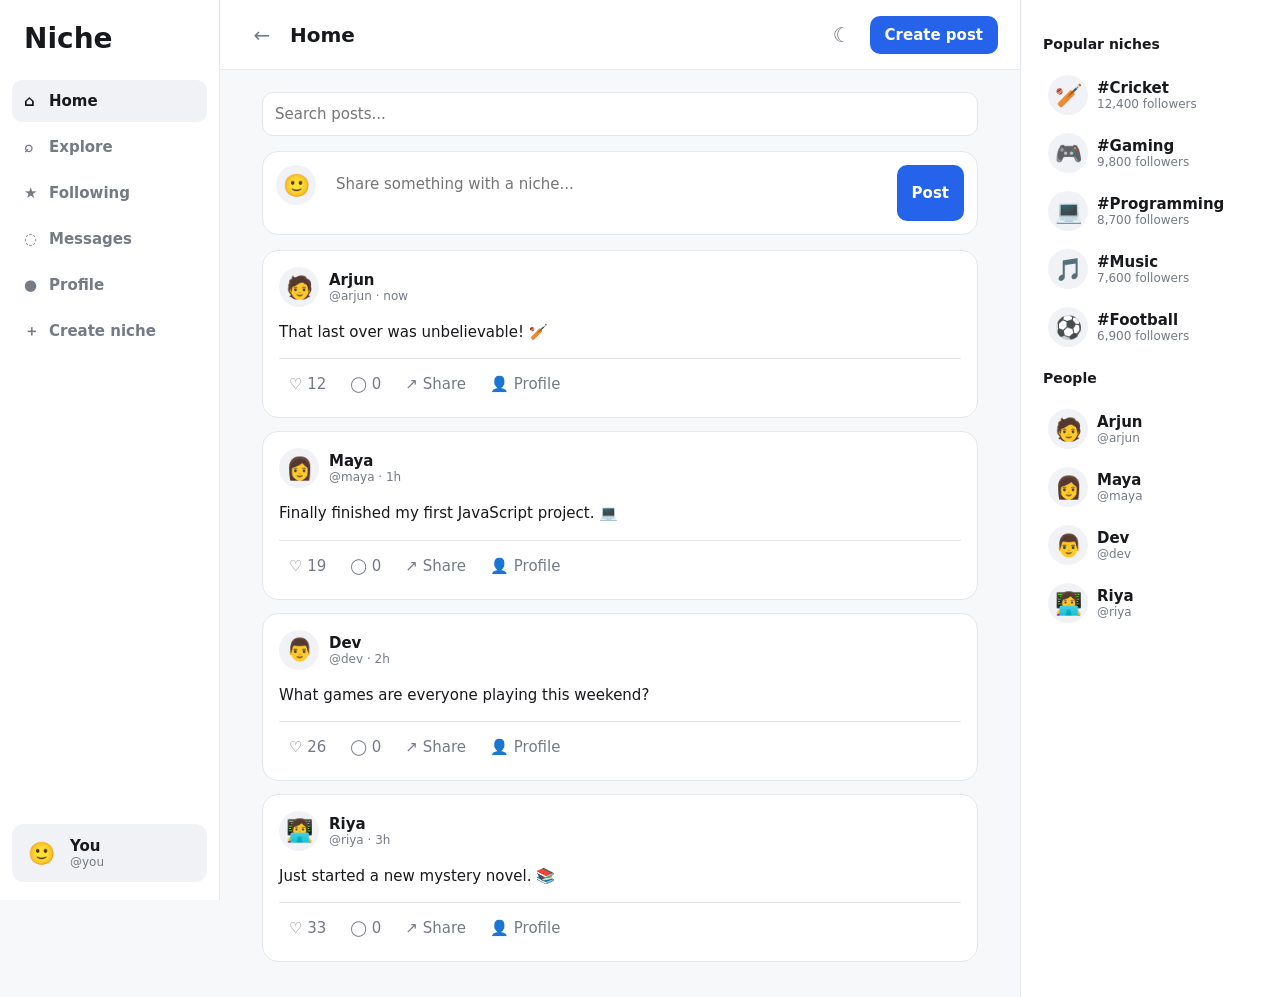
==== commit 7b009edc: "Update print statement from 'Hello' to 'Goodbye'" ====
--- a/NICHE.HTML
+++ b/NICHE.HTML
@@ -1,3087 +1,53 @@
-<!DOCTYPE html>
+<!doctype html>
 <html lang="en">
 <head>
-<meta charset="UTF-8">
-<meta name="viewport" content="width=device-width, initial-scale=1.0">
+<meta charset="utf-8"><meta name="viewport" content="width=device-width,initial-scale=1">
 <title>Niche</title>
+<style>
+:root{--bg:#f7f8fa;--card:#fff;--text:#17191c;--muted:#747b84;--line:#e4e7eb;--soft:#f0f2f5;--blue:#2563eb;--red:#ef4444}
+[data-theme=dark]{--bg:#0d0f12;--card:#15181c;--text:#f4f5f7;--muted:#9299a3;--line:#292e35;--soft:#1d2127;--blue:#5b8cff;--red:#ff6666}
+*{box-sizing:border-box}body{margin:0;background:var(--bg);color:var(--text);font:15px system-ui,-apple-system,Segoe UI,sans-serif}button,input,textarea,select{font:inherit}button{cursor:pointer}.app{display:grid;grid-template-columns:220px 1fr 260px;min-height:100vh}.side,.right{background:var(--card);border-color:var(--line)}.side{border-right:1px solid var(--line);padding:22px 12px;position:sticky;top:0;height:100vh}.logo{font-size:28px;font-weight:800;padding:0 12px 25px;cursor:pointer}.nav{display:grid;gap:4px}.nav button{border:0;background:none;color:var(--muted);padding:12px;border-radius:10px;text-align:left;font-weight:650}.nav button:hover,.nav button.active{background:var(--soft);color:var(--text)}.nav span{display:inline-block;width:25px}.mini{position:absolute;bottom:18px;left:12px;right:12px;background:var(--soft);padding:9px;border-radius:12px;display:flex;gap:9px;align-items:center;cursor:pointer}.avatar{width:40px;height:40px;border-radius:50%;background:var(--soft);display:grid;place-items:center;font-size:22px;flex:none}.avatar.big{width:76px;height:76px;font-size:40px}.grow{flex:1;min-width:0}.muted{color:var(--muted);font-size:12px}.main{min-width:0}.top{height:70px;position:sticky;top:0;z-index:4;background:var(--card);border-bottom:1px solid var(--line);display:flex;align-items:center;gap:8px;padding:0 22px}.top h1{font-size:20px;margin:0;flex:1}.icon{border:0;background:none;color:var(--muted);font-size:20px;width:40px;height:40px;border-radius:9px}.icon:hover{background:var(--soft);color:var(--text)}.primary{border:0;background:var(--blue);color:white;padding:10px 15px;border-radius:10px;font-weight:700}.content{max-width:760px;margin:auto;padding:22px}.search,.field input,.field textarea,.field select,.chat-input{width:100%;border:1px solid var(--line);background:var(--card);color:var(--text);border-radius:11px;padding:12px;outline:none}.search:focus,.field input:focus,.field textarea:focus,.chat-input:focus{border-color:var(--blue)}.composer,.post,.profile,.nichehero{background:var(--card);border:1px solid var(--line);border-radius:16px}.composer{display:flex;gap:10px;padding:13px;margin:15px 0}.composer textarea{flex:1;border:0;background:none;color:var(--text);outline:0;resize:none;padding:10px}.post{padding:16px;margin:13px 0}.posthead{display:flex;gap:10px;align-items:center}.postname{font-weight:700}.menu{margin-left:auto;position:relative}.menu>button{border:0;background:none;color:var(--muted);font-size:20px}.pop{display:none;position:absolute;right:0;top:30px;background:var(--card);border:1px solid var(--line);padding:5px;border-radius:10px;z-index:10;box-shadow:0 10px 30px #0002}.pop.show{display:block}.pop button{display:block;width:130px;text-align:left;border:0;background:none;color:var(--text);padding:9px;border-radius:7px}.pop button:hover{background:var(--soft)}.danger{color:var(--red)!important}.posttext{white-space:pre-wrap;line-height:1.55;margin:14px 0}.tag{color:var(--blue);font-weight:700}.actions{border-top:1px solid var(--line);padding-top:8px;display:flex;gap:4px}.action{border:0;background:none;color:var(--muted);padding:8px 10px;border-radius:8px}.action:hover{background:var(--soft);color:var(--text)}.liked{color:var(--red)!important}.comments{border-top:1px solid var(--line);margin-top:8px;padding-top:8px}.comment{padding:6px 0;font-size:13px}.commentform{display:flex;gap:6px}.commentform input{flex:1;background:var(--soft);border:1px solid var(--line);color:var(--text);border-radius:9px;padding:9px;outline:0}.right{border-left:1px solid var(--line);padding:22px}.right h3{font-size:14px}.row{display:flex;gap:9px;align-items:center;padding:9px 5px;border-radius:10px;cursor:pointer}.row:hover{background:var(--soft)}.row .grow{min-width:0}.follow{border:1px solid var(--line);background:var(--card);color:var(--text);border-radius:8px;padding:7px 9px;font-size:12px;font-weight:700}.follow.on{background:var(--text);color:var(--card)}.profile{padding:22px}.profiletop{display:flex;align-items:center;gap:16px}.stats{display:flex;gap:28px;margin-top:20px}.stats b,.stats span{display:block}.stats span{font-size:12px;color:var(--muted)}.nichehero{padding:20px;display:flex;align-items:center;gap:15px;margin-bottom:18px}.nicheemoji{font-size:45px}.empty{text-align:center;color:var(--muted);padding:45px 15px}.modalbg{display:none;position:fixed;inset:0;background:#0008;z-index:50;align-items:center;justify-content:center;padding:18px}.modalbg.show{display:flex}.modal{width:min(500px,100%);background:var(--card);border:1px solid var(--line);border-radius:17px;padding:22px}.modal h2{margin-top:0}.field{margin:14px 0}.field label{display:block;font-size:13px;font-weight:700;margin-bottom:6px}.field textarea{min-height:100px;resize:vertical}.emojis{display:flex;flex-wrap:wrap;gap:7px}.emojis button{border:1px solid var(--line);background:var(--soft);border-radius:8px;padding:7px;font-size:20px}.emojis button.sel{outline:2px solid var(--blue)}.modalactions{display:flex;justify-content:flex-end;gap:8px}.secondary{border:1px solid var(--line);background:var(--card);color:var(--text);padding:10px 14px;border-radius:10px}.toast{position:fixed;bottom:22px;left:50%;transform:translate(-50%,20px);background:var(--text);color:var(--card);padding:10px 14px;border-radius:10px;opacity:0;transition:.2s;z-index:100}.toast.show{opacity:1;transform:translate(-50%,0)}
+/* chat */.chat{height:calc(100vh - 70px);display:grid;grid-template-columns:280px 1fr;max-width:1050px;margin:auto;border-left:1px solid var(--line);border-right:1px solid var(--line)}.chatlist{background:var(--card);border-right:1px solid var(--line);overflow:auto}.chatsearch{padding:14px;border-bottom:1px solid var(--line)}.conv{display:flex;gap:9px;padding:12px;border-bottom:1px solid var(--line);cursor:pointer}.conv:hover,.conv.active{background:var(--soft)}.preview{font-size:12px;color:var(--muted);white-space:nowrap;overflow:hidden;text-overflow:ellipsis}.badge{background:var(--blue);color:#fff;border-radius:20px;padding:2px 6px;font-size:10px}.chatwindow{display:flex;flex-direction:column;min-width:0}.chathead{display:flex;align-items:center;gap:10px;padding:12px;border-bottom:1px solid var(--line);background:var(--card)}.messages{flex:1;overflow:auto;padding:18px;display:flex;flex-direction:column;gap:7px}.bubble{max-width:70%;padding:10px 12px;border-radius:15px;background:var(--card);border:1px solid var(--line);align-self:flex-start}.mine{align-self:flex-end;background:var(--blue);border-color:var(--blue);color:#fff}.bubble small{display:block;font-size:9px;opacity:.65;margin-top:3px}.delete-msg{cursor:pointer;margin-left:6px}.chatbar{display:flex;gap:8px;padding:12px;border-top:1px solid var(--line);background:var(--card)}.chatbar button{border:0;background:var(--blue);color:#fff;border-radius:10px;padding:0 16px;font-weight:700}
+@media(max-width:1050px){.app{grid-template-columns:75px 1fr}.right{display:none}.logo{font-size:0;text-align:center}.logo:after{content:'N';font-size:28px}.nav button{font-size:0;text-align:center}.nav span{font-size:19px;width:auto}.mini{justify-content:center}.mini div:not(.avatar){display:none}}
+@media(max-width:700px){.app{display:block}.side{position:fixed;bottom:0;top:auto;width:100%;height:62px;z-index:30;border-right:0;border-top:1px solid var(--line);padding:4px}.nav{display:flex;justify-content:space-around}.nav button{padding:9px}.mini,.logo{display:none}.main{padding-bottom:62px}.top{padding:0 10px}.content{padding:15px 10px}.chat{height:calc(100vh - 70px);grid-template-columns:1fr}.chatlist{display:none}.bubble{max-width:82%}}
+</style></head>
+<body>
+<div class="app"><aside class="side"><div class="logo" id="logo">Niche</div><nav class="nav"><button data-page="home"><span>⌂</span>Home</button><button data-page="explore"><span>⌕</span>Explore</button><button data-page="following"><span>★</span>Following</button><button data-page="chat"><span>◌</span>Messages</button><button data-page="profile"><span>●</span>Profile</button><button id="newNiche"><span>＋</span>Create niche</button></nav><div class="mini" id="mini"><div class="avatar" id="miniAvatar">🙂</div><div><b id="miniName">You</b><div class="muted" id="miniHandle">@you</div></div></div></aside><main class="main"><header class="top"><button class="icon" id="back">←</button><h1 id="title">Home</h1><button class="icon" id="theme">☾</button><button class="primary" id="newPost">Create post</button></header><div id="view"></div></main><aside class="right"><h3>Popular niches</h3><div id="rightNiches"></div><h3>People</h3><div id="rightPeople"></div></aside></div>
+<div class="modalbg" id="modalbg"><div class="modal" id="modal"></div></div><div class="toast" id="toast"></div>
+<script>
+'use strict';
+const K={posts:'niche4_posts',niches:'niche4_niches',follow:'niche4_follow',profile:'niche4_profile',users:'niche4_users',messages:'niche4_messages',comments:'niche4_comments',theme:'niche4_theme'};
+const get=(k,d)=>{try{return JSON.parse(localStorage.getItem(k))??d}catch{return d}},put=(k,v)=>localStorage.setItem(k,JSON.stringify(v));
+let profile=get(K.profile,{id:'me',username:'you',name:'You',emoji:'🙂'});
+let users=get(K.users,[{id:'u1',username:'arjun',name:'Arjun',emoji:'🧑'},{id:'u2',username:'maya',name:'Maya',emoji:'👩'},{id:'u3',username:'dev',name:'Dev',emoji:'👨'},{id:'u4',username:'riya',name:'Riya',emoji:'👩‍💻'}]);
+let niches=get(K.niches,[['cricket','Cricket','🏏',12400],['gaming','Gaming','🎮',9800],['programming','Programming','💻',8700],['music','Music','🎵',7600],['football','Football','⚽',6900],['movies','Movies','🎬',6100],['books','Books','📚',3900]].map(x=>({id:x[0],name:x[1],emoji:x[2],followers:x[3]})));
+let posts=get(K.posts,[['u1','cricket','That last over was unbelievable! 🏏'],['u2','programming','Finally finished my first JavaScript project. 💻'],['u3','gaming','What games are everyone playing this weekend?'],['u4','books','Just started a new mystery novel. 📚']].map((x,i)=>({id:'p'+i,userId:x[0],niche:x[1],text:x[2],likes:i*7+12,liked:false,created:Date.now()-i*3600000})));
+let followed=get(K.follow,['cricket','programming']);let messages=get(K.messages,[]),comments=get(K.comments,{});let theme=localStorage.getItem(K.theme)||'light';document.documentElement.dataset.theme=theme;
+if(!users.some(u=>u.id==='me'))users.push(profile);else users=users.map(u=>u.id==='me'?profile:u);save();
+function save(){put(K.profile,profile);put(K.users,users);put(K.niches,niches);put(K.posts,posts);put(K.follow,followed);put(K.messages,messages);put(K.comments,comments)}
+let s={page:'home',niche:null,search:'',chat:null},hist=[];const $=x=>document.getElementById(x);function esc(x){return String(x).replace(/[&<>"']/g,c=>({'&':'&amp;','<':'&lt;','>':'&gt;','"':'&quot;',"'":'&#39;'}[c]))}function user(id){return users.find(x=>x.id===id)||{name:'Unknown',username:'unknown',emoji:'🙂'}}function niche(id){return niches.find(x=>x.id===id)}function time(t){let d=Date.now()-t;if(d<60000)return'now';if(d<3600000)return Math.floor(d/60000)+'m';if(d<86400000)return Math.floor(d/3600000)+'h';return new Date(t).toLocaleDateString(undefined,{month:'short',day:'numeric'})}function toast(x){let t=$('toast');t.textContent=x;t.classList.add('show');clearTimeout(window.tt);window.tt=setTimeout(()=>t.classList.remove('show'),2200)}
+const bad=['fuck','fucking','shit','bitch','asshole','dumbass'];function badText(x){return bad.some(w=>new RegExp('\\b'+w+'\\b','i').test(x))}function tags(x){return esc(x).replace(/(^|\s)(#[\w-]+)/g,'$1<span class="tag">$2</span>')}
+function nav(page,o={}){hist.push({...s});s={page,niche:o.niche||null,search:o.search||'',chat:o.chat||null};render()}function postHTML(p){let u=user(p.userId),cs=comments[p.id]||[];return `<article class="post" data-post="${p.id}"><div class="posthead"><div class="avatar">${esc(u.emoji)}</div><div class="grow"><b>${esc(u.name)}</b><div class="muted">@${esc(u.username)} · ${time(p.created)}</div></div>${p.userId==='me'?'<div class="menu"><button>⋯</button><div class="pop"><button class="delete-post danger">Delete post</button></div></div>':''}</div><div class="posttext">${tags(p.text)}</div><div class="actions"><button class="action like">♡ ${p.likes}</button><button class="action comments-toggle">◯ ${cs.length}</button><button class="action share">↗ Share</button><button class="action open-user">👤 Profile</button></div><div class="comments" style="display:none">${cs.map(c=>`<div class="comment"><b>${esc(c.user)}</b> ${esc(c.text)}</div>`).join('')}<div class="commentform"><input maxlength="300" placeholder="Write a comment..."><button class="primary send-comment">Send</button></div></div></article>`}
+function postsHTML(a){return a.length?a.sort((x,y)=>y.created-x.created).map(postHTML).join(''):'<div class="empty">No posts found.</div>'}
+function render(){let titles={home:'Home',explore:'Explore',following:'Following',profile:'Profile',chat:'Messages',niche:niche(s.niche)?.name||'Niche'};$('title').textContent=titles[s.page]||'Niche';document.querySelectorAll('[data-page]').forEach(b=>b.classList.toggle('active',b.dataset.page===s.page));$('miniAvatar').textContent=profile.emoji;$('miniName').textContent=profile.name;$('miniHandle').textContent='@'+profile.username;if(s.page==='home')home();else if(s.page==='explore')explore();else if(s.page==='following')following();else if(s.page==='profile')profilePage();else if(s.page==='chat')chatPage();else nichePage();right()}
+function home(){let a=s.search?posts.filter(p=>(p.text+' '+p.niche+' '+user(p.userId).username).toLowerCase().includes(s.search.toLowerCase())):posts;$('view').innerHTML=`<div class="content"><input class="search" id="homeSearch" placeholder="Search posts..." value="${esc(s.search)}"><div class="composer"><div class="avatar">${esc(profile.emoji)}</div><textarea id="quick" placeholder="Share something with a niche..."></textarea><button class="primary" id="quickBtn">Post</button></div>${postsHTML(a)}</div>`}
+function following(){$('view').innerHTML=`<div class="content"><h2>Following</h2>${postsHTML(posts.filter(p=>followed.includes(p.niche)))}</div>`}
+function explore(){let q=s.search.toLowerCase(),ns=niches.filter(n=>(n.name+n.id).toLowerCase().includes(q)),ps=posts.filter(p=>(p.text+p.niche+user(p.userId).username).toLowerCase().includes(q));$('view').innerHTML=`<div class="content"><h2>Explore</h2><input class="search" id="exploreSearch" placeholder="Search niches or posts..." value="${esc(s.search)}"><h3>Niches</h3>${ns.map(n=>`<div class="row" data-niche="${n.id}"><div class="avatar">${n.emoji}</div><div class="grow"><b>#${esc(n.name)}</b><div class="muted">${n.followers.toLocaleString()} followers</div></div><button class="follow ${followed.includes(n.id)?'on':''}">${followed.includes(n.id)?'Following':'Follow'}</button></div>`).join('')||'<div class="empty">No niches found.</div>'}<h3>Posts</h3>${postsHTML(ps)}</div>`}
+function nichePage(){let n=niche(s.niche);if(!n)return nav('explore');$('view').innerHTML=`<div class="content"><div class="nichehero"><div class="nicheemoji">${n.emoji}</div><div class="grow"><h2>#${esc(n.name)}</h2><div class="muted">${n.followers.toLocaleString()} followers</div></div><button class="follow ${followed.includes(n.id)?'on':''}" id="nfollow">${followed.includes(n.id)?'Following':'Follow'}</button></div>${postsHTML(posts.filter(p=>p.niche===n.id))}</div>`}
+function profilePage(){let a=posts.filter(p=>p.userId==='me');$('view').innerHTML=`<div class="content"><div class="profile"><div class="profiletop"><div class="avatar big">${esc(profile.emoji)}</div><div class="grow"><h2>${esc(profile.name)}</h2><div class="muted">@${esc(profile.username)}</div></div><button class="secondary" id="edit">Edit profile</button></div><div class="stats"><div><b>${a.length}</b><span>Posts</span></div><div><b>${followed.length}</b><span>Niches</span></div><div><b>${users.length}</b><span>People</span></div></div></div><h3>Your posts</h3>${postsHTML(a)}</div>`}
+function chatMsgs(id){return messages.filter(m=>(m.from==='me'&&m.to===id)||(m.from===id&&m.to==='me')).sort((a,b)=>a.created-b.created)}function unread(id){return messages.filter(m=>m.from===id&&m.to==='me'&&!m.read).length}function chatPage(){let people=users.filter(u=>u.id!=='me'),sel=s.chat?user(s.chat):null;let list=people.filter(u=>chatMsgs(u.id).length||u.id===s.chat).map(u=>{let a=chatMsgs(u.id),last=a[a.length-1];return `<div class="conv ${s.chat===u.id?'active':''}" data-chat="${u.id}"><div class="avatar">${u.emoji}</div><div class="grow"><b>${esc(u.name)}</b><div class="preview">${last?esc(last.text):'Start a conversation'}</div></div>${unread(u.id)?'<span class="badge">'+unread(u.id)+'</span>':''}</div>`}).join('');$('view').innerHTML=`<div class="chat"><section class="chatlist"><div class="chatsearch"><input class="search" id="peopleSearch" placeholder="Search people..."></div><div id="convList">${list}</div><div id="peopleResults">${people.map(u=>`<div class="row" data-chat="${u.id}"><div class="avatar">${u.emoji}</div><div><b>${esc(u.name)}</b><div class="muted">@${esc(u.username)}</div></div></div>`).join('')}</div></section><section class="chatwindow">${sel?chatWindow(sel):'<div class="empty" style="margin:auto"><div style="font-size:45px">💬</div><h3>Your messages</h3><p>Choose someone to start chatting.</p></div>'}</section></div>`;if(sel){messages.forEach(m=>{if(m.from===sel.id&&m.to==='me')m.read=true});put(K.messages,messages);setTimeout(()=>{let x=$('messages');if(x)x.scrollTop=x.scrollHeight},0)}}
+function chatWindow(u){let a=chatMsgs(u.id);return `<div class="chathead"><div class="avatar">${u.emoji}</div><div class="grow"><b>${esc(u.name)}</b><div class="muted">@${esc(u.username)}</div></div><button class="icon" data-user="${u.id}">👤</button></div><div class="messages" id="messages">${a.length?a.map(m=>`<div class="bubble ${m.from==='me'?'mine':''}">${esc(m.text)}<small>${time(m.created)} ${m.from==='me'?`<span class="delete-msg" data-delmsg="${m.id}">Delete</span>`:''}</small></div>`).join(''):'<div class="empty">No messages yet.<br>Say hello!</div>'}</div><form class="chatbar" id="chatForm"><input class="chat-input" id="chatInput" maxlength="1000" placeholder="Message @${esc(u.username)}..."><button>Send</button></form>`}
+function right(){$('rightNiches').innerHTML=niches.slice(0,5).map(n=>`<div class="row" data-niche="${n.id}"><div class="avatar">${n.emoji}</div><div><b>#${esc(n.name)}</b><div class="muted">${n.followers.toLocaleString()} followers</div></div></div>`).join('');$('rightPeople').innerHTML=users.filter(u=>u.id!=='me').map(u=>`<div class="row" data-chat="${u.id}"><div class="avatar">${u.emoji}</div><div><b>${esc(u.name)}</b><div class="muted">@${esc(u.username)}</div></div></div>`).join('')}
+function modal(type){let em=['🙂','😀','😎','🤓','😄','🧑','👨','👩','👨‍💻','👩‍💻','🏏','🎮','💻','🎵','⚽','🎬','📷','📚','🔥','⭐','🚀','🐱','🐶'];let m=$('modal');if(type==='post')m.innerHTML=`<h2>Create post</h2><div class="field"><label>Post</label><textarea id="postText" maxlength="1000" placeholder="What's happening?"></textarea></div><div class="field"><label>Niche</label><select id="postNiche">${niches.map(n=>`<option value="${n.id}">${n.emoji} #${esc(n.name)}</option>`).join('')}</select></div><div class="modalactions"><button class="secondary close">Cancel</button><button class="primary" id="savePost">Post</button></div>`;else if(type==='profile')m.innerHTML=`<h2>Edit profile</h2><div class="field"><label>Username</label><input id="uname" value="${esc(profile.username)}" maxlength="20"></div><div class="field"><label>Display name</label><input id="dname" value="${esc(profile.name)}" maxlength="40"></div><div class="field"><label>Profile emoji</label><div class="emojis">${em.map(e=>`<button type="button" class="${e===profile.emoji?'sel':''}" data-emoji="${e}">${e}</button>`).join('')}</div></div><div class="modalactions"><button class="secondary close">Cancel</button><button class="primary" id="saveProfile">Save</button></div>`;else m.innerHTML=`<h2>Create niche</h2><div class="field"><label>Name</label><input id="nname" maxlength="30" placeholder="Cricket"></div><div class="field"><label>Emoji</label><div class="emojis">${em.map(e=>`<button type="button" data-nemoji="${e}">${e}</button>`).join('')}</div></div><div class="field"><label>Private description</label><textarea id="ndesc" maxlength="300"></textarea></div><div class="modalactions"><button class="secondary close">Cancel</button><button class="primary" id="saveNiche">Create niche</button></div>`;$('modalbg').classList.add('show')}
+function openPerson(id){let u=user(id);$('modal').innerHTML=`<div style="text-align:center"><div class="avatar big" style="margin:auto">${u.emoji}</div><h2>${esc(u.name)}</h2><p class="muted">@${esc(u.username)}</p><button class="primary" id="messagePerson">Message</button></div>`;$('modalbg').classList.add('show');$('messagePerson').onclick=()=>{$('modalbg').classList.remove('show');nav('chat',{chat:u.id})}}
 
-<style>
-:root {
-    --bg: #f7f7f8;
-    --card: #ffffff;
-    --text: #171717;
-    --muted: #737373;
-    --border: #e5e5e5;
-    --hover: #f1f1f1;
-    --accent: #111111;
-    --accent-text: #ffffff;
-    --danger: #dc2626;
-    --shadow: 0 2px 12px rgba(0,0,0,.05);
-}
+document.addEventListener('click',e=>{let b=e.target.closest('[data-page]');if(b){nav(b.dataset.page);return}if(e.target.closest('#logo')){location.reload();return}if(e.target.closest('#back')){if(hist.length)s=hist.pop();else s={page:'home',niche:null,search:'',chat:null};render();return}if(e.target.closest('#theme')){theme=theme==='dark'?'light':'dark';document.documentElement.dataset.theme=theme;localStorage.setItem(K.theme,theme);return}if(e.target.closest('#newPost')){modal('post');return}if(e.target.closest('#newNiche')){modal('niche');return}if(e.target.closest('#mini')){nav('profile');return}if(e.target.closest('#edit')){modal('profile');return}if(e.target.closest('.close')){$('modalbg').classList.remove('show');return}if(e.target.id==='modalbg'){$('modalbg').classList.remove('show');return}
+let n=e.target.closest('[data-niche]');if(n&&!e.target.closest('.follow')){nav('niche',{niche:n.dataset.niche});return}if(e.target.closest('#nfollow')){toggleFollow(s.niche);return}let f=e.target.closest('.follow');if(f){let r=f.closest('[data-niche]');if(r)toggleFollow(r.dataset.niche);return}let c=e.target.closest('[data-chat]');if(c){nav('chat',{chat:c.dataset.chat});return}let du=e.target.closest('[data-user]');if(du){openPerson(du.dataset.user);return}
+let pEl=e.target.closest('[data-post]');if(pEl){let p=posts.find(x=>x.id===pEl.dataset.post);if(!p)return;if(e.target.closest('.menu>button')){pEl.querySelector('.pop').classList.toggle('show');return}if(e.target.closest('.delete-post')){if(confirm('Delete this post?')){posts=posts.filter(x=>x.id!==p.id);delete comments[p.id];save();render()}return}if(e.target.closest('.like')){p.liked=!p.liked;p.likes+=p.liked?1:-1;save();render();return}if(e.target.closest('.comments-toggle')){let x=pEl.querySelector('.comments');x.style.display=x.style.display==='none'?'block':'none';return}if(e.target.closest('.send-comment')){let input=pEl.querySelector('.commentform input'),v=input.value.trim();if(v){(comments[p.id]??=[]).push({user:profile.name,text:v});save();render()}return}if(e.target.closest('.share')){navigator.clipboard?.writeText(location.href+'#post-'+p.id);toast('Post link copied.');return}if(e.target.closest('.open-user')){openPerson(p.userId);return}}
+let em=e.target.closest('[data-emoji]');if(em){document.querySelectorAll('[data-emoji]').forEach(x=>x.classList.remove('sel'));em.classList.add('sel');return}let nem=e.target.closest('[data-nemoji]');if(nem){document.querySelectorAll('[data-nemoji]').forEach(x=>x.classList.remove('sel'));nem.classList.add('sel');return}if(e.target.id==='savePost'){let v=$('postText').value.trim();if(!v){toast('Write something first.');return}if(badText(v)){toast('This post contains bad language. Please remove it to post.');return}posts.push({id:'p'+Date.now(),userId:'me',niche:$('postNiche').value,text:v,likes:0,liked:false,created:Date.now()});save();$('modalbg').classList.remove('show');render();toast('Post published.');return}if(e.target.id==='saveProfile'){let u=$('uname').value.trim().toLowerCase(),d=$('dname').value.trim();if(!/^[a-z0-9_]{3,20}$/.test(u)){toast('Username: 3–20 letters, numbers or _.');return}if(users.some(x=>x.id!=='me'&&x.username===u)){toast('Username already taken.');return}if(!d){toast('Display name cannot be empty.');return}profile={...profile,username:u,name:d,emoji:document.querySelector('[data-emoji].sel')?.textContent||profile.emoji};users=users.map(x=>x.id==='me'?profile:x);save();$('modalbg').classList.remove('show');render();toast('Profile updated.');return}if(e.target.id==='saveNiche'){let name=$('nname').value.trim().replace(/^#/,'');if(!/^[a-zA-Z0-9 _-]{2,30}$/.test(name)){toast('Enter a valid niche name.');return}let id=name.toLowerCase().replace(/[^a-z0-9]+/g,'-');if(niches.some(x=>x.id===id)){toast('That niche already exists.');return}let emoji=document.querySelector('[data-nemoji].sel')?.textContent||'🌐';niches.push({id,name,emoji,followers:0});save();$('modalbg').classList.remove('show');nav('niche',{niche:id});return}let dm=e.target.closest('[data-delmsg]');if(dm){if(confirm('Delete this message?')){messages=messages.filter(x=>x.id!==dm.dataset.delmsg);save();render()}}});
 
-* {
-    box-sizing: border-box;
-}
-
-html,
-body {
-    margin: 0;
-    padding: 0;
-    min-height: 100%;
-}
-
-body {
-    font-family: Inter, system-ui, -apple-system, BlinkMacSystemFont, "Segoe UI", sans-serif;
-    background: var(--bg);
-    color: var(--text);
-    transition: background .2s, color .2s;
-}
-
-body.dark {
-    --bg: #0e0e0f;
-    --card: #171719;
-    --text: #f5f5f5;
-    --muted: #9b9b9f;
-    --border: #2b2b2f;
-    --hover: #222225;
-    --accent: #f5f5f5;
-    --accent-text: #111111;
-    --shadow: 0 2px 15px rgba(0,0,0,.25);
-}
-
-button,
-input,
-textarea {
-    font: inherit;
-}
-
-button {
-    cursor: pointer;
-}
-
-a {
-    color: inherit;
-    text-decoration: none;
-}
-
-/* APP */
-
-.app {
-    min-height: 100vh;
-}
-
-.layout {
-    width: min(1400px, 100%);
-    margin: auto;
-    display: grid;
-    grid-template-columns: 230px minmax(0, 1fr) 280px;
-    min-height: 100vh;
-}
-
-/* LEFT SIDEBAR */
-
-.sidebar {
-    padding: 22px 14px;
-    border-right: 1px solid var(--border);
-    position: sticky;
-    top: 0;
-    height: 100vh;
-}
-
-.logo {
-    display: flex;
-    align-items: center;
-    gap: 10px;
-    padding: 10px 12px 25px;
-    font-size: 25px;
-    font-weight: 800;
-    letter-spacing: -1px;
-    cursor: pointer;
-    user-select: none;
-}
-
-.logo-mark {
-    width: 34px;
-    height: 34px;
-    border-radius: 11px;
-    display: grid;
-    place-items: center;
-    background: var(--accent);
-    color: var(--accent-text);
-    font-size: 17px;
-}
-
-.nav {
-    display: flex;
-    flex-direction: column;
-    gap: 5px;
-}
-
-.nav button {
-    width: 100%;
-    border: 0;
-    background: transparent;
-    color: var(--text);
-    padding: 12px 13px;
-    border-radius: 10px;
-    text-align: left;
-    display: flex;
-    align-items: center;
-    gap: 12px;
-    font-weight: 600;
-}
-
-.nav button:hover,
-.nav button.active {
-    background: var(--hover);
-}
-
-.nav-icon {
-    width: 22px;
-    text-align: center;
-    font-size: 18px;
-}
-
-.create-side {
-    margin-top: 18px;
-    background: var(--accent) !important;
-    color: var(--accent-text) !important;
-    justify-content: center;
-}
-
-/* MAIN */
-
-.main {
-    min-width: 0;
-    border-right: 1px solid var(--border);
-}
-
-.topbar {
-    position: sticky;
-    top: 0;
-    z-index: 20;
-    min-height: 65px;
-    background: color-mix(in srgb, var(--bg) 92%, transparent);
-    backdrop-filter: blur(12px);
-    border-bottom: 1px solid var(--border);
-    display: flex;
-    align-items: center;
-    justify-content: space-between;
-    padding: 10px 18px;
-}
-
-.topbar-left {
-    display: flex;
-    align-items: center;
-    gap: 8px;
-}
-
-.back-btn,
-.icon-btn {
-    border: 0;
-    background: transparent;
-    color: var(--text);
-    width: 38px;
-    height: 38px;
-    border-radius: 50%;
-    font-size: 19px;
-}
-
-.back-btn:hover,
-.icon-btn:hover {
-    background: var(--hover);
-}
-
-.page-title {
-    font-size: 19px;
-    font-weight: 750;
-}
-
-.top-actions {
-    display: flex;
-    align-items: center;
-    gap: 7px;
-}
-
-.primary-btn {
-    border: 0;
-    background: var(--accent);
-    color: var(--accent-text);
-    padding: 9px 15px;
-    border-radius: 9px;
-    font-weight: 700;
-}
-
-.primary-btn:hover {
-    opacity: .88;
-}
-
-/* CONTENT */
-
-.content {
-    padding: 20px;
-}
-
-.home-search {
-    position: relative;
-    margin-bottom: 15px;
-}
-
-.home-search input,
-.explore-search input {
-    width: 100%;
-    border: 1px solid var(--border);
-    background: var(--card);
-    color: var(--text);
-    border-radius: 12px;
-    padding: 13px 16px 13px 42px;
-    outline: none;
-}
-
-.home-search input:focus,
-.explore-search input:focus {
-    border-color: var(--muted);
-}
-
-.search-icon {
-    position: absolute;
-    left: 15px;
-    top: 50%;
-    transform: translateY(-50%);
-    color: var(--muted);
-}
-
-/* COMPOSER */
-
-.composer {
-    background: var(--card);
-    border: 1px solid var(--border);
-    border-radius: 14px;
-    padding: 15px;
-    box-shadow: var(--shadow);
-    margin-bottom: 16px;
-}
-
-.composer textarea {
-    display: block;
-    width: 100%;
-    min-height: 80px;
-    resize: vertical;
-    border: 0;
-    outline: 0;
-    background: transparent;
-    color: var(--text);
-    font-size: 15px;
-    line-height: 1.5;
-}
-
-.composer-bottom {
-    display: flex;
-    justify-content: flex-end;
-    padding-top: 9px;
-}
-
-/* POSTS */
-
-.feed {
-    display: flex;
-    flex-direction: column;
-    gap: 12px;
-}
-
-.post {
-    background: var(--card);
-    border: 1px solid var(--border);
-    border-radius: 14px;
-    padding: 16px;
-    box-shadow: var(--shadow);
-}
-
-.post-head {
-    display: flex;
-    justify-content: space-between;
-    align-items: flex-start;
-    gap: 12px;
-}
-
-.user-info {
-    display: flex;
-    align-items: center;
-    gap: 10px;
-    min-width: 0;
-}
-
-.avatar {
-    width: 39px;
-    height: 39px;
-    flex: 0 0 39px;
-    border-radius: 50%;
-    display: grid;
-    place-items: center;
-    background: var(--hover);
-    font-weight: 800;
-}
-
-.user-name {
-    font-weight: 750;
-}
-
-.handle {
-    color: var(--muted);
-    font-size: 13px;
-}
-
-.post-menu {
-    position: relative;
-}
-
-.more-btn {
-    border: 0;
-    background: transparent;
-    color: var(--muted);
-    width: 32px;
-    height: 32px;
-    border-radius: 50%;
-    font-size: 18px;
-}
-
-.more-btn:hover {
-    background: var(--hover);
-}
-
-.delete-btn {
-    position: absolute;
-    right: 0;
-    top: 35px;
-    z-index: 10;
-    display: none;
-    white-space: nowrap;
-    background: var(--card);
-    color: var(--danger);
-    border: 1px solid var(--border);
-    border-radius: 9px;
-    padding: 9px 12px;
-    box-shadow: var(--shadow);
-}
-
-.post-menu.open .delete-btn {
-    display: block;
-}
-
-.post-content {
-    margin: 14px 0 12px;
-    font-size: 15px;
-    line-height: 1.55;
-    overflow-wrap: anywhere;
-}
-
-.hashtag {
-    color: #3b82f6;
-    cursor: pointer;
-}
-
-body.dark .hashtag {
-    color: #60a5fa;
-}
-
-.post-niche {
-    display: inline-flex;
-    align-items: center;
-    gap: 5px;
-    border: 1px solid var(--border);
-    background: var(--hover);
-    color: var(--text);
-    padding: 5px 9px;
-    border-radius: 8px;
-    font-size: 12px;
-    font-weight: 700;
-    margin-bottom: 11px;
-}
-
-.post-actions {
-    display: flex;
-    align-items: center;
-    gap: 4px;
-    border-top: 1px solid var(--border);
-    padding-top: 10px;
-}
-
-.action-btn {
-    border: 0;
-    background: transparent;
-    color: var(--muted);
-    padding: 7px 10px;
-    border-radius: 8px;
-    display: flex;
-    align-items: center;
-    gap: 6px;
-}
-
-.action-btn:hover {
-    background: var(--hover);
-    color: var(--text);
-}
-
-.like-btn.liked {
-    color: #ef4444;
-}
-
-.like-btn.like-pop {
-    animation: likePop .35s ease;
-}
-
-@keyframes likePop {
-    0% {
-        transform: scale(1);
-    }
-    40% {
-        transform: scale(1.35);
-    }
-    70% {
-        transform: scale(.92);
-    }
-    100% {
-        transform: scale(1);
-    }
-}
-
-/* COMMENTS */
-
-.comments {
-    display: none;
-    margin-top: 12px;
-    border-top: 1px solid var(--border);
-    padding-top: 12px;
-}
-
-.comments.open {
-    display: block;
-}
-
-.comment-list {
-    display: flex;
-    flex-direction: column;
-    gap: 8px;
-    margin-bottom: 10px;
-}
-
-.comment {
-    background: var(--hover);
-    border-radius: 9px;
-    padding: 8px 10px;
-    font-size: 13px;
-}
-
-.comment strong {
-    margin-right: 5px;
-}
-
-.comment-form {
-    display: flex;
-    gap: 7px;
-}
-
-.comment-form input {
-    min-width: 0;
-    flex: 1;
-    border: 1px solid var(--border);
-    background: var(--card);
-    color: var(--text);
-    border-radius: 8px;
-    padding: 9px 10px;
-    outline: none;
-}
-
-.comment-form button {
-    border: 0;
-    background: var(--accent);
-    color: var(--accent-text);
-    border-radius: 8px;
-    padding: 0 13px;
-}
-
-/* RIGHTBAR */
-
-.rightbar {
-    padding: 20px 14px;
-}
-
-.right-card {
-    background: var(--card);
-    border: 1px solid var(--border);
-    border-radius: 13px;
-    padding: 14px;
-    margin-bottom: 13px;
-}
-
-.right-title {
-    font-weight: 800;
-    margin-bottom: 12px;
-}
-
-.niche-mini {
-    display: flex;
-    align-items: center;
-    gap: 9px;
-    padding: 9px 5px;
-    border-radius: 8px;
-    cursor: pointer;
-}
-
-.niche-mini:hover {
-    background: var(--hover);
-}
-
-.niche-mini-emoji {
-    width: 30px;
-    text-align: center;
-    font-size: 20px;
-}
-
-.niche-mini-name {
-    font-weight: 700;
-    font-size: 14px;
-}
-
-.niche-mini-count {
-    color: var(--muted);
-    font-size: 12px;
-}
-
-/* NICHE */
-
-.niche-header {
-    background: var(--card);
-    border: 1px solid var(--border);
-    border-radius: 14px;
-    padding: 22px;
-    margin-bottom: 16px;
-}
-
-.niche-title-row {
-    display: flex;
-    justify-content: space-between;
-    gap: 15px;
-    align-items: center;
-}
-
-.niche-big {
-    display: flex;
-    align-items: center;
-    gap: 13px;
-}
-
-.niche-big-emoji {
-    width: 55px;
-    height: 55px;
-    display: grid;
-    place-items: center;
-    background: var(--hover);
-    border-radius: 14px;
-    font-size: 28px;
-}
-
-.niche-big-name {
-    font-size: 25px;
-    font-weight: 850;
-}
-
-.niche-followers {
-    color: var(--muted);
-    font-size: 13px;
-    margin-top: 2px;
-}
-
-.follow-btn {
-    border: 1px solid var(--border);
-    background: var(--card);
-    color: var(--text);
-    padding: 9px 14px;
-    border-radius: 9px;
-    font-weight: 700;
-}
-
-.follow-btn.following {
-    background: var(--accent);
-    color: var(--accent-text);
-}
-
-/* EXPLORE */
-
-.explore-search {
-    position: relative;
-    margin-bottom: 15px;
-}
-
-.niche-grid {
-    display: grid;
-    grid-template-columns: repeat(2, minmax(0, 1fr));
-    gap: 12px;
-    margin-bottom: 20px;
-}
-
-.niche-card {
-    border: 1px solid var(--border);
-    background: var(--card);
-    border-radius: 13px;
-    padding: 16px;
-    cursor: pointer;
-    box-shadow: var(--shadow);
-}
-
-.niche-card:hover {
-    background: var(--hover);
-}
-
-.niche-card-top {
-    display: flex;
-    align-items: center;
-    gap: 11px;
-}
-
-.niche-card-emoji {
-    font-size: 27px;
-}
-
-.niche-card-name {
-    font-weight: 800;
-}
-
-.niche-card-followers {
-    color: var(--muted);
-    font-size: 12px;
-    margin-top: 3px;
-}
-
-/* EMPTY */
-
-.empty {
-    background: var(--card);
-    border: 1px solid var(--border);
-    border-radius: 14px;
-    padding: 35px 20px;
-    text-align: center;
-    color: var(--muted);
-}
-
-/* PROFILE */
-
-.profile-card {
-    background: var(--card);
-    border: 1px solid var(--border);
-    border-radius: 14px;
-    padding: 22px;
-    margin-bottom: 16px;
-}
-
-.profile-avatar {
-    width: 68px;
-    height: 68px;
-    display: grid;
-    place-items: center;
-    background: var(--hover);
-    border-radius: 50%;
-    font-size: 25px;
-    font-weight: 800;
-    margin-bottom: 12px;
-}
-
-.profile-name {
-    font-size: 22px;
-    font-weight: 850;
-}
-
-.profile-handle {
-    color: var(--muted);
-}
-
-/* MODAL */
-
-.modal-overlay {
-    position: fixed;
-    inset: 0;
-    background: rgba(0,0,0,.55);
-    z-index: 100;
-    display: none;
-    align-items: center;
-    justify-content: center;
-    padding: 15px;
-}
-
-.modal-overlay.show {
-    display: flex;
-}
-
-.modal {
-    width: min(500px, 100%);
-    max-height: calc(100vh - 30px);
-    overflow-y: auto;
-    background: var(--card);
-    color: var(--text);
-    border: 1px solid var(--border);
-    border-radius: 16px;
-    box-shadow: 0 20px 60px rgba(0,0,0,.25);
-}
-
-.modal-head {
-    padding: 17px 18px;
-    border-bottom: 1px solid var(--border);
-    display: flex;
-    justify-content: space-between;
-    align-items: center;
-}
-
-.modal-title {
-    font-size: 18px;
-    font-weight: 800;
-}
-
-.modal-body {
-    padding: 18px;
-}
-
-.modal textarea,
-.modal input {
-    width: 100%;
-    border: 1px solid var(--border);
-    background: var(--bg);
-    color: var(--text);
-    border-radius: 9px;
-    padding: 11px;
-    outline: none;
-}
-
-.modal textarea {
-    min-height: 120px;
-    resize: vertical;
-}
-
-.form-group {
-    margin-bottom: 14px;
-}
-
-.form-label {
-    display: block;
-    font-size: 13px;
-    font-weight: 700;
-    margin-bottom: 7px;
-}
-
-.emoji-picker {
-    display: flex;
-    flex-wrap: wrap;
-    gap: 7px;
-}
-
-.emoji-option {
-    width: 42px;
-    height: 42px;
-    border: 1px solid var(--border);
-    background: var(--bg);
-    border-radius: 9px;
-    font-size: 20px;
-}
-
-.emoji-option.selected {
-    border: 2px solid var(--text);
-    background: var(--hover);
-}
-
-.modal-foot {
-    padding: 13px 18px 18px;
-    display: flex;
-    justify-content: flex-end;
-    gap: 8px;
-}
-
-.secondary-btn {
-    border: 1px solid var(--border);
-    background: transparent;
-    color: var(--text);
-    padding: 9px 14px;
-    border-radius: 9px;
-    font-weight: 700;
-}
-
-/* TOAST */
-
-.toast {
-    position: fixed;
-    left: 50%;
-    bottom: 25px;
-    transform: translate(-50%, 20px);
-    background: #18181b;
-    color: white;
-    padding: 11px 16px;
-    border-radius: 10px;
-    font-size: 14px;
-    opacity: 0;
-    pointer-events: none;
-    transition: opacity .2s, transform .2s;
-    z-index: 300;
-    max-width: calc(100% - 30px);
-    text-align: center;
-}
-
-.toast.show {
-    opacity: 1;
-    transform: translate(-50%, 0);
-}
-
-.toast.warning {
-    background: #b45309;
-}
-
-/* MOBILE NAV */
-
-.mobile-nav {
-    display: none;
-}
-
-/* RESPONSIVE */
-
-@media (max-width: 1050px) {
-    .layout {
-        grid-template-columns: 210px minmax(0, 1fr);
-    }
-
-    .rightbar {
-        display: none;
-    }
-}
-
-@media (max-width: 720px) {
-    .layout {
-        display: block;
-    }
-
-    .sidebar {
-        display: none;
-    }
-
-    .main {
-        border: 0;
-        padding-bottom: 70px;
-    }
-
-    .content {
-        padding: 13px;
-    }
-
-    .topbar {
-        padding: 9px 12px;
-    }
-
-    .topbar .primary-btn {
-        display: none;
-    }
-
-    .mobile-nav {
-        position: fixed;
-        display: flex;
-        left: 0;
-        right: 0;
-        bottom: 0;
-        z-index: 50;
-        height: 62px;
-        background: var(--card);
-        border-top: 1px solid var(--border);
-        justify-content: space-around;
-        align-items: center;
-    }
-
-    .mobile-nav button {
-        border: 0;
-        background: transparent;
-        color: var(--muted);
-        padding: 7px;
-        font-size: 19px;
-    }
-
-    .mobile-nav button.active {
-        color: var(--text);
-    }
-
-    .niche-grid {
-        grid-template-columns: 1fr;
-    }
-
-    .niche-title-row {
-        align-items: flex-start;
-    }
-
-    .niche-big-name {
-        font-size: 21px;
-    }
-}
-</style>
-</head>
-
-<body>
-
-<div class="app">
-    <div class="layout">
-
-        <!-- SIDEBAR -->
-        <aside class="sidebar">
-
-            <div class="logo" id="logoButton" title="Reload Niche">
-                <div class="logo-mark">N</div>
-                <span>Niche</span>
-            </div>
-
-            <nav class="nav">
-                <button data-page="home">
-                    <span class="nav-icon">⌂</span>
-                    Home
-                </button>
-
-                <button data-page="explore">
-                    <span class="nav-icon">⌕</span>
-                    Explore
-                </button>
-
-                <button data-page="following">
-                    <span class="nav-icon">★</span>
-                    Following
-                </button>
-
-                <button data-page="profile">
-                    <span class="nav-icon">●</span>
-                    Profile
-                </button>
-
-                <button class="create-side" id="createNicheButton">
-                    ＋ Create niche
-                </button>
-            </nav>
-        </aside>
-
-        <!-- MAIN -->
-        <main class="main">
-
-            <header class="topbar">
-                <div class="topbar-left">
-
-                    <button class="back-btn" id="backButton" title="Go back">
-                        ←
-                    </button>
-
-                    <div class="page-title" id="pageTitle">
-                        Home
-                    </div>
-                </div>
-
-                <div class="top-actions">
-                    <button class="icon-btn" id="themeButton" title="Toggle theme">
-                        ☾
-                    </button>
-
-                    <button class="primary-btn" id="createPostButton">
-                        Create post
-                    </button>
-                </div>
-            </header>
-
-            <section class="content" id="content">
-            </section>
-
-        </main>
-
-        <!-- RIGHT SIDEBAR -->
-        <aside class="rightbar">
-
-            <div class="right-card">
-                <div class="right-title">Popular niches</div>
-                <div id="popularNiches"></div>
-            </div>
-
-            <div class="right-card">
-                <div class="right-title">Your niches</div>
-                <div id="followedNiches"></div>
-            </div>
-
-        </aside>
-    </div>
-
-    <!-- MOBILE NAV -->
-    <nav class="mobile-nav">
-        <button data-page="home" title="Home">⌂</button>
-        <button data-page="explore" title="Explore">⌕</button>
-        <button data-page="following" title="Following">★</button>
-        <button data-page="profile" title="Profile">●</button>
-    </nav>
-</div>
-
-
-<!-- CREATE POST MODAL -->
-<div class="modal-overlay" id="postModal">
-
-    <div class="modal">
-
-        <div class="modal-head">
-            <div class="modal-title">Create post</div>
-
-            <button class="icon-btn close-modal" data-close="postModal">
-                ×
-            </button>
-        </div>
-
-        <div class="modal-body">
-
-            <div class="form-group">
-                <textarea
-                    id="modalPostText"
-                    placeholder="What's happening in your niche?"
-                ></textarea>
-            </div>
-
-            <div class="form-group">
-                <label class="form-label">
-                    Niche
-                </label>
-
-                <input
-                    id="modalPostNiche"
-                    placeholder="e.g. cricket"
-                >
-            </div>
-
-        </div>
-
-        <div class="modal-foot">
-            <button class="secondary-btn close-modal" data-close="postModal">
-                Cancel
-            </button>
-
-            <button class="primary-btn" id="modalPostSubmit">
-                Post
-            </button>
-        </div>
-
-    </div>
-</div>
-
-
-<!-- CREATE NICHE MODAL -->
-<div class="modal-overlay" id="nicheModal">
-
-    <div class="modal">
-
-        <div class="modal-head">
-
-            <div class="modal-title">
-                Create niche
-            </div>
-
-            <button class="icon-btn close-modal" data-close="nicheModal">
-                ×
-            </button>
-
-        </div>
-
-        <div class="modal-body">
-
-            <div class="form-group">
-                <label class="form-label">
-                    Niche name
-                </label>
-
-                <input
-                    id="newNicheName"
-                    placeholder="e.g. cricket"
-                    maxlength="40"
-                >
-            </div>
-
-            <div class="form-group">
-                <label class="form-label">
-                    Choose emoji
-                </label>
-
-                <div class="emoji-picker" id="emojiPicker"></div>
-            </div>
-
-            <div class="form-group">
-                <label class="form-label">
-                    Private description
-                </label>
-
-                <input
-                    id="newNicheDescription"
-                    placeholder="Describe your niche..."
-                    maxlength="120"
-                >
-            </div>
-
-            <div style="font-size:12px;color:var(--muted);">
-                The description is stored only for your local Niche account
-                and is not displayed publicly.
-            </div>
-
-        </div>
-
-        <div class="modal-foot">
-
-            <button class="secondary-btn close-modal" data-close="nicheModal">
-                Cancel
-            </button>
-
-            <button class="primary-btn" id="createNicheSubmit">
-                Create niche
-            </button>
-
-        </div>
-
-    </div>
-</div>
-
-
-<div class="toast" id="toast"></div>
-
-
-<script>
-"use strict";
-
-/* =========================================================
-   DATA
-========================================================= */
-
-const STORAGE = {
-    posts: "niche_v3_posts",
-    niches: "niche_v3_niches",
-    followed: "niche_v3_followed",
-    theme: "niche_v3_theme",
-    privateNicheInfo: "niche_v3_private_niche_info"
-};
-
-const DEFAULT_NICHES = {
-    cricket: {
-        name: "cricket",
-        emoji: "🏏",
-        followers: 124000
-    },
-    gaming: {
-        name: "gaming",
-        emoji: "🎮",
-        followers: 89000
-    },
-    programming: {
-        name: "programming",
-        emoji: "💻",
-        followers: 76000
-    },
-    music: {
-        name: "music",
-        emoji: "🎵",
-        followers: 64000
-    },
-    football: {
-        name: "football",
-        emoji: "⚽",
-        followers: 58000
-    },
-    movies: {
-        name: "movies",
-        emoji: "🎬",
-        followers: 51000
-    },
-    photography: {
-        name: "photography",
-        emoji: "📷",
-        followers: 43000
-    },
-    books: {
-        name: "books",
-        emoji: "📚",
-        followers: 31000
-    }
-};
-
-const DEFAULT_POSTS = [
-    {
-        id: "default-1",
-        user: "Arjun",
-        handle: "@arjun",
-        text: "India has been playing some amazing cricket lately! 🏏 #cricket",
-        niche: "cricket",
-        likes: 31,
-        liked: false,
-        comments: [
-            {
-                id: "comment-1",
-                user: "Maya",
-                text: "Absolutely!"
-            }
-        ],
-        createdAt: Date.now() - 1000 * 60 * 15
-    },
-    {
-        id: "default-2",
-        user: "Maya",
-        handle: "@maya",
-        text: "What game should I play this weekend? #gaming",
-        niche: "gaming",
-        likes: 18,
-        liked: false,
-        comments: [],
-        createdAt: Date.now() - 1000 * 60 * 35
-    },
-    {
-        id: "default-3",
-        user: "Dev",
-        handle: "@dev",
-        text: "Learning something new every day. #programming",
-        niche: "programming",
-        likes: 24,
-        liked: false,
-        comments: [],
-        createdAt: Date.now() - 1000 * 60 * 55
-    },
-    {
-        id: "default-4",
-        user: "Riya",
-        handle: "@riya",
-        text: "Drop your favorite songs below! #music",
-        niche: "music",
-        likes: 42,
-        liked: false,
-        comments: [],
-        createdAt: Date.now() - 1000 * 60 * 80
-    }
-];
-
-/*
-   Add/remove words from this list as needed.
-
-   IMPORTANT:
-   This version does NOT censor words.
-   It completely blocks the post and shows a warning.
-*/
-const BAD_WORDS = [
-    "fuck",
-    "fucking",
-    "shit",
-    "bitch",
-    "asshole",
-    "dumbass"
-];
-
-const NICHE_EMOJIS = [
-    "🔥", "🏏", "🎮", "💻", "🎵",
-    "⚽", "🎬", "📷", "📚", "🎨",
-    "🚀", "💡", "🌎", "🍔", "🏎️",
-    "🐱", "🐶", "🎯", "🧪", "📖"
-];
-
-let posts = load(STORAGE.posts, null);
-let niches = load(STORAGE.niches, null);
-let followed = load(STORAGE.followed, null);
-let privateNicheInfo = load(STORAGE.privateNicheInfo, null);
-
-if (!posts) {
-    posts = structuredClone(DEFAULT_POSTS);
-}
-
-if (!niches) {
-    niches = structuredClone(DEFAULT_NICHES);
-}
-
-if (!followed) {
-    followed = ["cricket", "programming"];
-}
-
-if (!privateNicheInfo) {
-    privateNicheInfo = {};
-}
-
-let currentPage = "home";
-let currentNiche = null;
-let homeSearch = "";
-let exploreSearch = "";
-let selectedEmoji = "🔥";
-
-const navigationHistory = [];
-
-
-/* =========================================================
-   HELPERS
-========================================================= */
-
-function load(key, fallback) {
-    try {
-        const value = localStorage.getItem(key);
-
-        if (value === null) {
-            return fallback;
-        }
-
-        return JSON.parse(value);
-
-    } catch (error) {
-        return fallback;
-    }
-}
-
-function saveState() {
-    localStorage.setItem(STORAGE.posts, JSON.stringify(posts));
-    localStorage.setItem(STORAGE.niches, JSON.stringify(niches));
-    localStorage.setItem(STORAGE.followed, JSON.stringify(followed));
-    localStorage.setItem(STORAGE.privateNicheInfo, JSON.stringify(privateNicheInfo));
-}
-
-function escapeHTML(value) {
-    return String(value)
-        .replaceAll("&", "&amp;")
-        .replaceAll("<", "&lt;")
-        .replaceAll(">", "&gt;")
-        .replaceAll('"', "&quot;")
-        .replaceAll("'", "&#039;");
-}
-
-function normalizeNiche(value) {
-    return String(value)
-        .trim()
-        .replace(/^#+/, "")
-        .toLowerCase()
-        .replace(/[^a-z0-9_-]/g, "");
-}
-
-function containsBadLanguage(text) {
-    const lower = String(text).toLowerCase();
-
-    return BAD_WORDS.some(word => {
-        const pattern = new RegExp(
-            "(^|[^a-z0-9])" +
-            word.replace(/[.*+?^${}()|[\]\\]/g, "\\$&") +
-            "([^a-z0-9]|$)",
-            "i"
-        );
-
-        return pattern.test(lower);
-    });
-}
-
-function censorWarning() {
-    showToast(
-        "This post contains bad language. Please remove it to post.",
-        true
-    );
-}
-
-function formatPostText(text) {
-    const safe = escapeHTML(text);
-
-    return safe.replace(
-        /#([a-zA-Z0-9_-]+)/g,
-        '<span class="hashtag" data-open-niche="$1">#$1</span>'
-    );
-}
-
-function formatCount(number) {
-    if (number >= 1000000) {
-        return (number / 1000000).toFixed(1).replace(".0", "") + "M";
-    }
-
-    if (number >= 1000) {
-        return (number / 1000).toFixed(1).replace(".0", "") + "K";
-    }
-
-    return String(number);
-}
-
-function timeAgo(timestamp) {
-    if (!timestamp) {
-        return "just now";
-    }
-
-    const seconds = Math.floor((Date.now() - timestamp) / 1000);
-
-    if (seconds < 60) {
-        return "just now";
-    }
-
-    const minutes = Math.floor(seconds / 60);
-
-    if (minutes < 60) {
-        return minutes + "m";
-    }
-
-    const hours = Math.floor(minutes / 60);
-
-    if (hours < 24) {
-        return hours + "h";
-    }
-
-    const days = Math.floor(hours / 24);
-
-    if (days < 30) {
-        return days + "d";
-    }
-
-    return Math.floor(days / 30) + "mo";
-}
-
-function showToast(message, warning = false) {
-    const toast = document.getElementById("toast");
-
-    toast.textContent = message;
-    toast.classList.toggle("warning", warning);
-    toast.classList.add("show");
-
-    clearTimeout(showToast.timer);
-
-    showToast.timer = setTimeout(() => {
-        toast.classList.remove("show");
-    }, 2800);
-}
-
-
-/* =========================================================
-   NAVIGATION
-========================================================= */
-
-function navigate(page, options = {}) {
-
-    if (!options.fromBack && currentPage !== page) {
-        navigationHistory.push({
-            page: currentPage,
-            niche: currentNiche,
-            homeSearch,
-            exploreSearch
-        });
-    }
-
-    currentPage = page;
-
-    if (page !== "niche") {
-        currentNiche = null;
-    }
-
-    renderEverything();
-    window.scrollTo({
-        top: 0,
-        behavior: "smooth"
-    });
-}
-
-function openNiche(name, options = {}) {
-
-    const normalized = normalizeNiche(name);
-
-    if (!niches[normalized]) {
-        return;
-    }
-
-    if (!options.fromBack) {
-        navigationHistory.push({
-            page: currentPage,
-            niche: currentNiche,
-            homeSearch,
-            exploreSearch
-        });
-    }
-
-    currentPage = "niche";
-    currentNiche = normalized;
-
-    renderEverything();
-
-    window.scrollTo({
-        top: 0,
-        behavior: "smooth"
-    });
-}
-
-function goBack() {
-
-    if (navigationHistory.length === 0) {
-        navigate("home");
-        return;
-    }
-
-    const previous = navigationHistory.pop();
-
-    currentPage = previous.page;
-    currentNiche = previous.niche || null;
-    homeSearch = previous.homeSearch || "";
-    exploreSearch = previous.exploreSearch || "";
-
-    renderEverything();
-
-    window.scrollTo({
-        top: 0,
-        behavior: "smooth"
-    });
-}
-
-
-/* =========================================================
-   CREATE NICHE
-========================================================= */
-
-function createNiche(name, emoji, description) {
-
-    const normalized = normalizeNiche(name);
-
-    if (!normalized) {
-        showToast("Please enter a valid niche name.", true);
-        return false;
-    }
-
-    if (normalized.length < 2) {
-        showToast("Niche name is too short.", true);
-        return false;
-    }
-
-    if (niches[normalized]) {
-        showToast("That niche already exists.", true);
-        return false;
-    }
-
-    niches[normalized] = {
-        name: normalized,
-        emoji: emoji || "🔥",
-        followers: 1
-    };
-
-    privateNicheInfo[normalized] = {
-        description: String(description || "").trim(),
-        emoji: emoji || "🔥"
-    };
-
-    followed.push(normalized);
-
-    saveState();
-
-    closeModal("nicheModal");
-
-    showToast("Niche #" + normalized + " created!");
-
-    openNiche(normalized);
-
-    return true;
-}
-
-
-/* =========================================================
-   POSTS
-========================================================= */
-
-function extractHashtags(text) {
-
-    const matches = text.match(/#[a-zA-Z0-9_-]+/g);
-
-    if (!matches) {
-        return [];
-    }
-
-    return [
-        ...new Set(
-            matches
-                .map(tag => normalizeNiche(tag))
-                .filter(Boolean)
-        )
-    ];
-}
-
-function createMissingNiches(tags) {
-
-    tags.forEach(name => {
-
-        if (!niches[name]) {
-
-            niches[name] = {
-                name,
-                emoji: "🔥",
-                followers: 1
-            };
-        }
-    });
-}
-
-function createPost(rawText, manualNiche = "") {
-
-    const text = String(rawText).trim();
-
-    if (!text) {
-        showToast("Write something before posting.", true);
-        return false;
-    }
-
-    /*
-       BAD LANGUAGE:
-       Do not censor.
-       Do not modify the text.
-       Simply block submission.
-    */
-    if (containsBadLanguage(text)) {
-        censorWarning();
-        return false;
-    }
-
-    const tags = extractHashtags(text);
-
-    let nicheName = normalizeNiche(manualNiche);
-
-    if (!nicheName && tags.length > 0) {
-        nicheName = tags[0];
-    }
-
-    if (!nicheName) {
-        nicheName = "general";
-
-        if (!niches.general) {
-            niches.general = {
-                name: "general",
-                emoji: "💬",
-                followers: 1
-            };
-        }
-    }
-
-    createMissingNiches(tags);
-
-    if (!niches[nicheName]) {
-        niches[nicheName] = {
-            name: nicheName,
-            emoji: "🔥",
-            followers: 1
-        };
-    }
-
-    if (!followed.includes(nicheName)) {
-        followed.push(nicheName);
-        niches[nicheName].followers++;
-    }
-
-    const post = {
-        id: "post-" + Date.now() + "-" + Math.random().toString(36).slice(2),
-        user: "You",
-        handle: "@you",
-        text,
-        niche: nicheName,
-        likes: 0,
-        liked: false,
-        comments: [],
-        createdAt: Date.now()
-    };
-
-    posts.unshift(post);
-
-    saveState();
-
-    renderEverything();
-
-    showToast("Post published!");
-
-    return true;
-}
-
-function deletePost(postId) {
-
-    const index = posts.findIndex(post => post.id === postId);
-
-    if (index === -1) {
-        return;
-    }
-
-    const post = posts[index];
-
-    if (post.user !== "You") {
-        showToast("You can only delete your own posts.", true);
-        return;
-    }
-
-    posts.splice(index, 1);
-
-    saveState();
-
-    renderEverything();
-
-    showToast("Post deleted.");
-}
-
-
-/* =========================================================
-   LIKE
-========================================================= */
-
-function toggleLike(postId, button) {
-
-    const post = posts.find(item => item.id === postId);
-
-    if (!post) {
-        return;
-    }
-
-    post.liked = !post.liked;
-
-    if (post.liked) {
-        post.likes++;
-    } else {
-        post.likes = Math.max(0, post.likes - 1);
-    }
-
-    saveState();
-
-    /*
-       Only update this button.
-       This keeps the animation alive even after filtering/searching.
-    */
-    if (button) {
-
-        button.classList.toggle("liked", post.liked);
-
-        const icon = button.querySelector(".like-icon");
-        const count = button.querySelector(".like-count");
-
-        if (icon) {
-            icon.textContent = post.liked ? "♥" : "♡";
-        }
-
-        if (count) {
-            count.textContent = post.likes;
-        }
-
-        button.classList.remove("like-pop");
-
-        void button.offsetWidth;
-
-        button.classList.add("like-pop");
-    }
-}
-
-
-/* =========================================================
-   COMMENTS
-========================================================= */
-
-function toggleComments(postId) {
-
-    const comments = document.querySelector(
-        '[data-comments="' + CSS.escape(postId) + '"]'
-    );
-
-    if (!comments) {
-        return;
-    }
-
-    comments.classList.toggle("open");
-
-    if (comments.classList.contains("open")) {
-
-        const input = comments.querySelector(".comment-input");
-
-        if (input) {
-            setTimeout(() => input.focus(), 30);
-        }
-    }
-}
-
-function addComment(postId, input) {
-
-    const post = posts.find(item => item.id === postId);
-
-    if (!post || !input) {
-        return;
-    }
-
-    const text = input.value.trim();
-
-    if (!text) {
-        return;
-    }
-
-    if (containsBadLanguage(text)) {
-        showToast(
-            "This comment contains bad language. Please remove it.",
-            true
-        );
-        return;
-    }
-
-    post.comments.push({
-        id: "comment-" + Date.now() + "-" + Math.random().toString(36).slice(2),
-        user: "You",
-        text
-    });
-
-    saveState();
-
-    /*
-       Re-render the post/feed.
-       Because all events use delegated handling,
-       comments continue working after the re-render.
-    */
-    renderEverything();
-
-    const comments = document.querySelector(
-        '[data-comments="' + CSS.escape(postId) + '"]'
-    );
-
-    if (comments) {
-        comments.classList.add("open");
-
-        const newInput = comments.querySelector(".comment-input");
-
-        if (newInput) {
-            newInput.focus();
-        }
-    }
-}
-
-
-/* =========================================================
-   FOLLOWING
-========================================================= */
-
-function toggleFollow(name) {
-
-    const normalized = normalizeNiche(name);
-
-    if (!niches[normalized]) {
-        return;
-    }
-
-    const index = followed.indexOf(normalized);
-
-    if (index >= 0) {
-
-        followed.splice(index, 1);
-
-        niches[normalized].followers = Math.max(
-            0,
-            niches[normalized].followers - 1
-        );
-
-        showToast("Unfollowed #" + normalized);
-
-    } else {
-
-        followed.push(normalized);
-        niches[normalized].followers++;
-
-        showToast("Following #" + normalized);
-    }
-
-    saveState();
-
-    renderEverything();
-}
-
-
-/* =========================================================
-   SHARE
-========================================================= */
-
-async function sharePost(postId) {
-
-    const post = posts.find(item => item.id === postId);
-
-    if (!post) {
-        return;
-    }
-
-    const shareText =
-        post.text +
-        "\n\n#" +
-        post.niche;
-
-    try {
-
-        await navigator.clipboard.writeText(shareText);
-
-        showToast("Post copied to clipboard.");
-
-    } catch (error) {
-
-        showToast("Could not copy the post.", true);
-    }
-}
-
-
-/* =========================================================
-   POST RENDER
-========================================================= */
-
-function renderPost(post) {
-
-    const comments = Array.isArray(post.comments)
-        ? post.comments
-        : [];
-
-    const commentsHTML = comments.length
-        ? comments.map(comment => `
-            <div class="comment">
-                <strong>${escapeHTML(comment.user)}</strong>
-                ${escapeHTML(comment.text)}
-            </div>
-        `).join("")
-        : `<div style="color:var(--muted);font-size:13px;">
-            No comments yet.
-        </div>`;
-
-    const niche = niches[post.niche];
-
-    const nicheEmoji = niche
-        ? niche.emoji
-        : "🔥";
-
-    const deleteHTML = post.user === "You"
-        ? `
-            <button
-                class="delete-btn"
-                data-delete-post="${escapeHTML(post.id)}"
-            >
-                🗑 Delete post
-            </button>
-        `
-        : "";
-
-    return `
-        <article class="post" data-post-id="${escapeHTML(post.id)}">
-
-            <div class="post-head">
-
-                <div class="user-info">
-
-                    <div class="avatar">
-                        ${escapeHTML(
-                            post.user.charAt(0).toUpperCase()
-                        )}
-                    </div>
-
-                    <div>
-                        <div class="user-name">
-                            ${escapeHTML(post.user)}
-                        </div>
-
-                        <div class="handle">
-                            ${escapeHTML(post.handle)}
-                            ·
-                            ${escapeHTML(timeAgo(post.createdAt))}
-                        </div>
-                    </div>
-
-                </div>
-
-                <div class="post-menu">
-
-                    <button
-                        class="more-btn"
-                        data-more-post="${escapeHTML(post.id)}"
-                    >
-                        ⋯
-                    </button>
-
-                    ${deleteHTML}
-
-                </div>
-
-            </div>
-
-            <div class="post-content">
-                ${formatPostText(post.text)}
-            </div>
-
-            <button
-                class="post-niche"
-                data-open-niche="${escapeHTML(post.niche)}"
-            >
-                ${escapeHTML(nicheEmoji)}
-                #${escapeHTML(post.niche)}
-            </button>
-
-            <div class="post-actions">
-
-                <button
-                    class="action-btn like-btn ${post.liked ? "liked" : ""}"
-                    data-like-post="${escapeHTML(post.id)}"
-                >
-                    <span class="like-icon">
-                        ${post.liked ? "♥" : "♡"}
-                    </span>
-
-                    <span class="like-count">
-                        ${post.likes}
-                    </span>
-                </button>
-
-                <button
-                    class="action-btn"
-                    data-comment-post="${escapeHTML(post.id)}"
-                >
-                    💬
-                    <span>${comments.length}</span>
-                </button>
-
-                <button
-                    class="action-btn"
-                    data-share-post="${escapeHTML(post.id)}"
-                >
-                    ↗
-                    Share
-                </button>
-
-            </div>
-
-            <div
-                class="comments"
-                data-comments="${escapeHTML(post.id)}"
-            >
-
-                <div class="comment-list">
-                    ${commentsHTML}
-                </div>
-
-                <div class="comment-form">
-
-                    <input
-                        class="comment-input"
-                        data-comment-input="${escapeHTML(post.id)}"
-                        placeholder="Write a comment..."
-                        autocomplete="off"
-                    >
-
-                    <button
-                        data-submit-comment="${escapeHTML(post.id)}"
-                    >
-                        Send
-                    </button>
-
-                </div>
-
-            </div>
-
-        </article>
-    `;
-}
-
-function renderFeed(postList) {
-
-    if (!postList.length) {
-        return `
-            <div class="empty">
-                No posts found.
-            </div>
-        `;
-    }
-
-    return `
-        <div class="feed">
-            ${postList.map(renderPost).join("")}
-        </div>
-    `;
-}
-
-
-/* =========================================================
-   HOME
-========================================================= */
-
-function renderHome() {
-
-    const filteredPosts = posts.filter(post => {
-
-        if (!homeSearch.trim()) {
-            return true;
-        }
-
-        const query = homeSearch.toLowerCase();
-
-        return (
-            post.text.toLowerCase().includes(query) ||
-            post.user.toLowerCase().includes(query) ||
-            post.niche.toLowerCase().includes(query) ||
-            post.handle.toLowerCase().includes(query)
-        );
-    });
-
-    return `
-
-        <div class="home-search">
-
-            <span class="search-icon">
-                ⌕
-            </span>
-
-            <input
-                id="homeSearchInput"
-                value="${escapeHTML(homeSearch)}"
-                placeholder="Search posts..."
-                autocomplete="off"
-            >
-
-        </div>
-
-        <div class="composer">
-
-            <textarea
-                id="homeComposer"
-                placeholder="Post something... Use #niche"
-            ></textarea>
-
-            <div class="composer-bottom">
-
-                <button
-                    class="primary-btn"
-                    id="homePostButton"
-                >
-                    Post
-                </button>
-
-            </div>
-
-        </div>
-
-        ${renderFeed(filteredPosts)}
-    `;
-}
-
-
-/* =========================================================
-   EXPLORE
-========================================================= */
-
-function renderExplore() {
-
-    const query = exploreSearch.trim().toLowerCase();
-
-    const filteredNiches = Object.values(niches).filter(niche =>
-        niche.name.toLowerCase().includes(query)
-    );
-
-    const filteredPosts = posts.filter(post => {
-
-        if (!query) {
-            return false;
-        }
-
-        return (
-            post.text.toLowerCase().includes(query) ||
-            post.niche.toLowerCase().includes(query) ||
-            post.user.toLowerCase().includes(query)
-        );
-    });
-
-    return `
-
-        <div class="explore-search">
-
-            <span class="search-icon">
-                ⌕
-            </span>
-
-            <input
-                id="exploreSearchInput"
-                value="${escapeHTML(exploreSearch)}"
-                placeholder="Search niches and posts..."
-                autocomplete="off"
-            >
-
-        </div>
-
-        <div class="niche-grid">
-
-            ${filteredNiches.length
-                ? filteredNiches.map(niche => `
-                    <div
-                        class="niche-card"
-                        data-open-niche="${escapeHTML(niche.name)}"
-                    >
-
-                        <div class="niche-card-top">
-
-                            <div class="niche-card-emoji">
-                                ${escapeHTML(niche.emoji)}
-                            </div>
-
-                            <div>
-                                <div class="niche-card-name">
-                                    #${escapeHTML(niche.name)}
-                                </div>
-
-                                <div class="niche-card-followers">
-                                    ${formatCount(niche.followers)}
-                                    followers
-                                </div>
-                            </div>
-
-                        </div>
-
-                    </div>
-                `).join("")
-                : `<div class="empty" style="grid-column:1/-1;">
-                    No niches found.
-                </div>`
-            }
-
-        </div>
-
-        ${
-            query
-                ? `
-                    <h3 style="margin:20px 0 12px;">
-                        Matching posts
-                    </h3>
-
-                    ${renderFeed(filteredPosts)}
-                `
-                : `
-                    <div class="empty">
-                        Search for a niche or post.
-                    </div>
-                `
-        }
-    `;
-}
-
-
-/* =========================================================
-   FOLLOWING
-========================================================= */
-
-function renderFollowing() {
-
-    const followedPosts = posts.filter(post =>
-        followed.includes(post.niche)
-    );
-
-    return renderFeed(followedPosts);
-}
-
-
-/* =========================================================
-   PROFILE
-========================================================= */
-
-function renderProfile() {
-
-    const yourPosts = posts.filter(post =>
-        post.user === "You"
-    );
-
-    return `
-
-        <div class="profile-card">
-
-            <div class="profile-avatar">
-                Y
-            </div>
-
-            <div class="profile-name">
-                You
-            </div>
-
-            <div class="profile-handle">
-                @you
-            </div>
-
-            <div style="
-                display:flex;
-                gap:25px;
-                margin-top:17px;
-                font-size:13px;
-            ">
-
-                <div>
-                    <strong>${yourPosts.length}</strong>
-                    <span style="color:var(--muted);">
-                        posts
-                    </span>
-                </div>
-
-                <div>
-                    <strong>${followed.length}</strong>
-                    <span style="color:var(--muted);">
-                        niches
-                    </span>
-                </div>
-
-            </div>
-
-        </div>
-
-        <h3 style="margin:18px 0 12px;">
-            Your posts
-        </h3>
-
-        ${renderFeed(yourPosts)}
-    `;
-}
-
-
-/* =========================================================
-   NICHE PAGE
-========================================================= */
-
-function renderNichePage() {
-
-    const niche = niches[currentNiche];
-
-    if (!niche) {
-        return `
-            <div class="empty">
-                Niche not found.
-            </div>
-        `;
-    }
-
-    const nichePosts = posts.filter(post =>
-        post.niche === currentNiche
-    );
-
-    const isFollowing = followed.includes(currentNiche);
-
-    return `
-
-        <div class="niche-header">
-
-            <div class="niche-title-row">
-
-                <div class="niche-big">
-
-                    <div class="niche-big-emoji">
-                        ${escapeHTML(niche.emoji)}
-                    </div>
-
-                    <div>
-
-                        <div class="niche-big-name">
-                            #${escapeHTML(niche.name)}
-                        </div>
-
-                        <div class="niche-followers">
-                            ${formatCount(niche.followers)}
-                            followers
-                        </div>
-
-                    </div>
-
-                </div>
-
-                <button
-                    class="follow-btn ${isFollowing ? "following" : ""}"
-                    data-follow-niche="${escapeHTML(niche.name)}"
-                >
-                    ${isFollowing ? "Following" : "Follow"}
-                </button>
-
-            </div>
-
-        </div>
-
-        ${renderFeed(nichePosts)}
-    `;
-}
-
-
-/* =========================================================
-   RIGHT SIDEBAR
-========================================================= */
-
-function renderRightSidebar() {
-
-    const popular = Object.values(niches)
-        .sort((a, b) => b.followers - a.followers)
-        .slice(0, 6);
-
-    const followedItems = followed
-        .map(name => niches[name])
-        .filter(Boolean)
-        .slice(0, 6);
-
-    document.getElementById("popularNiches").innerHTML =
-        popular.length
-            ? popular.map(niche => `
-                <div
-                    class="niche-mini"
-                    data-open-niche="${escapeHTML(niche.name)}"
-                >
-
-                    <div class="niche-mini-emoji">
-                        ${escapeHTML(niche.emoji)}
-                    </div>
-
-                    <div>
-                        <div class="niche-mini-name">
-                            #${escapeHTML(niche.name)}
-                        </div>
-
-                        <div class="niche-mini-count">
-                            ${formatCount(niche.followers)}
-                            followers
-                        </div>
-                    </div>
-
-                </div>
-            `).join("")
-            : `<div style="color:var(--muted);font-size:13px;">
-                No niches yet.
-            </div>`;
-
-    document.getElementById("followedNiches").innerHTML =
-        followedItems.length
-            ? followedItems.map(niche => `
-                <div
-                    class="niche-mini"
-                    data-open-niche="${escapeHTML(niche.name)}"
-                >
-
-                    <div class="niche-mini-emoji">
-                        ${escapeHTML(niche.emoji)}
-                    </div>
-
-                    <div>
-                        <div class="niche-mini-name">
-                            #${escapeHTML(niche.name)}
-                        </div>
-
-                        <div class="niche-mini-count">
-                            ${formatCount(niche.followers)}
-                            followers
-                        </div>
-                    </div>
-
-                </div>
-            `).join("")
-            : `<div style="color:var(--muted);font-size:13px;">
-                You are not following any niches.
-            </div>`;
-}
-
-
-/* =========================================================
-   RENDER EVERYTHING
-========================================================= */
-
-function renderEverything() {
-
-    const content = document.getElementById("content");
-    const title = document.getElementById("pageTitle");
-
-    let html = "";
-
-    if (currentPage === "home") {
-        title.textContent = "Home";
-        html = renderHome();
-
-    } else if (currentPage === "explore") {
-        title.textContent = "Explore";
-        html = renderExplore();
-
-    } else if (currentPage === "following") {
-        title.textContent = "Following";
-        html = renderFollowing();
-
-    } else if (currentPage === "profile") {
-        title.textContent = "Profile";
-        html = renderProfile();
-
-    } else if (currentPage === "niche") {
-
-        const niche = niches[currentNiche];
-
-        title.textContent = niche
-            ? "#" + niche.name
-            : "Niche";
-
-        html = renderNichePage();
-    }
-
-    content.innerHTML = html;
-
-    updateNavigation();
-
-    renderRightSidebar();
-
-    updateThemeButton();
-}
-
-function updateNavigation() {
-
-    document.querySelectorAll("[data-page]").forEach(button => {
-
-        button.classList.toggle(
-            "active",
-            button.dataset.page === currentPage
-        );
-    });
-}
-
-
-/* =========================================================
-   THEME
-========================================================= */
-
-function applyTheme() {
-
-    const theme = localStorage.getItem(STORAGE.theme);
-
-    document.body.classList.toggle(
-        "dark",
-        theme === "dark"
-    );
-
-    updateThemeButton();
-}
-
-function updateThemeButton() {
-
-    const button = document.getElementById("themeButton");
-
-    if (!button) {
-        return;
-    }
-
-    button.textContent =
-        document.body.classList.contains("dark")
-            ? "☀"
-            : "☾";
-
-    button.title =
-        document.body.classList.contains("dark")
-            ? "Switch to light mode"
-            : "Switch to dark mode";
-}
-
-function toggleTheme() {
-
-    const dark =
-        document.body.classList.toggle("dark");
-
-    localStorage.setItem(
-        STORAGE.theme,
-        dark ? "dark" : "light"
-    );
-
-    updateThemeButton();
-}
-
-
-/* =========================================================
-   MODALS
-========================================================= */
-
-function openModal(id) {
-
-    const modal = document.getElementById(id);
-
-    if (!modal) {
-        return;
-    }
-
-    modal.classList.add("show");
-}
-
-function closeModal(id) {
-
-    const modal = document.getElementById(id);
-
-    if (!modal) {
-        return;
-    }
-
-    modal.classList.remove("show");
-}
-
-function setupEmojiPicker() {
-
-    const picker = document.getElementById("emojiPicker");
-
-    picker.innerHTML = NICHE_EMOJIS.map(emoji => `
-        <button
-            type="button"
-            class="emoji-option ${emoji === selectedEmoji ? "selected" : ""}"
-            data-select-emoji="${emoji}"
-        >
-            ${emoji}
-        </button>
-    `).join("");
-}
-
-
-/* =========================================================
-   GLOBAL CLICK HANDLER
-=========================================================
-
-   IMPORTANT:
-   All post interactions use this single delegated handler.
-
-   This means comments, likes, shares and delete continue
-   working even after:
-   - Explore search
-   - Home search
-   - Following page rendering
-   - Feed filtering
-   - Re-rendering
-*/
-
-document.addEventListener("click", event => {
-
-    const pageButton =
-        event.target.closest("[data-page]");
-
-    if (pageButton) {
-        navigate(pageButton.dataset.page);
-        return;
-    }
-
-
-    const nicheButton =
-        event.target.closest("[data-open-niche]");
-
-    if (nicheButton) {
-        event.stopPropagation();
-
-        openNiche(nicheButton.dataset.openNiche);
-
-        return;
-    }
-
-
-    const likeButton =
-        event.target.closest("[data-like-post]");
-
-    if (likeButton) {
-
-        event.stopPropagation();
-
-        toggleLike(
-            likeButton.dataset.likePost,
-            likeButton
-        );
-
-        return;
-    }
-
-
-    const commentButton =
-        event.target.closest("[data-comment-post]");
-
-    if (commentButton) {
-
-        event.stopPropagation();
-
-        toggleComments(
-            commentButton.dataset.commentPost
-        );
-
-        return;
-    }
-
-
-    const submitComment =
-        event.target.closest("[data-submit-comment]");
-
-    if (submitComment) {
-
-        event.stopPropagation();
-
-        const postId =
-            submitComment.dataset.submitComment;
-
-        const input = document.querySelector(
-            '[data-comment-input="' +
-            CSS.escape(postId) +
-            '"]'
-        );
-
-        addComment(postId, input);
-
-        return;
-    }
-
-
-    const shareButton =
-        event.target.closest("[data-share-post]");
-
-    if (shareButton) {
-
-        event.stopPropagation();
-
-        sharePost(
-            shareButton.dataset.sharePost
-        );
-
-        return;
-    }
-
-
-    const moreButton =
-        event.target.closest("[data-more-post]");
-
-    if (moreButton) {
-
-        event.stopPropagation();
-
-        const menu = moreButton.closest(".post-menu");
-
-        if (menu) {
-            menu.classList.toggle("open");
-        }
-
-        return;
-    }
-
-
-    const deleteButton =
-        event.target.closest("[data-delete-post]");
-
-    if (deleteButton) {
-
-        event.stopPropagation();
-
-        const postId =
-            deleteButton.dataset.deletePost;
-
-        const confirmed = confirm(
-            "Delete this post?"
-        );
-
-        if (confirmed) {
-            deletePost(postId);
-        }
-
-        return;
-    }
-
-
-    const followButton =
-        event.target.closest("[data-follow-niche]");
-
-    if (followButton) {
-
-        event.stopPropagation();
-
-        toggleFollow(
-            followButton.dataset.followNiche
-        );
-
-        return;
-    }
-
-
-    const emojiButton =
-        event.target.closest("[data-select-emoji]");
-
-    if (emojiButton) {
-
-        selectedEmoji =
-            emojiButton.dataset.selectEmoji;
-
-        document
-            .querySelectorAll("[data-select-emoji]")
-            .forEach(button => {
-                button.classList.toggle(
-                    "selected",
-                    button.dataset.selectEmoji === selectedEmoji
-                );
-            });
-
-        return;
-    }
-
-
-    const closeButton =
-        event.target.closest("[data-close]");
-
-    if (closeButton) {
-
-        closeModal(
-            closeButton.dataset.close
-        );
-
-        return;
-    }
-
-
-    /*
-       Close post menus when clicking elsewhere.
-    */
-    document
-        .querySelectorAll(".post-menu.open")
-        .forEach(menu => {
-
-            if (!event.target.closest(".post-menu")) {
-                menu.classList.remove("open");
-            }
-        });
-});
-
-
-/* =========================================================
-   KEYBOARD HANDLER
-========================================================= */
-
-document.addEventListener("keydown", event => {
-
-    /*
-       Comments can be submitted with Enter.
-       Shift + Enter creates a new line.
-    */
-    if (
-        event.key === "Enter" &&
-        !event.shiftKey &&
-        event.target.matches(".comment-input")
-    ) {
-
-        event.preventDefault();
-
-        const postId =
-            event.target.dataset.commentInput;
-
-        addComment(
-            postId,
-            event.target
-        );
-    }
-
-
-    if (event.key === "Escape") {
-
-        document
-            .querySelectorAll(".modal-overlay.show")
-            .forEach(modal => {
-                modal.classList.remove("show");
-            });
-
-        document
-            .querySelectorAll(".post-menu.open")
-            .forEach(menu => {
-                menu.classList.remove("open");
-            });
-    }
-});
-
-
-/* =========================================================
-   INPUT EVENTS
-========================================================= */
-
-document.addEventListener("input", event => {
-
-    if (event.target.id === "homeSearchInput") {
-
-        homeSearch = event.target.value;
-
-        /*
-           Keep the cursor usable after re-render.
-        */
-        const cursor = event.target.selectionStart;
-
-        renderEverything();
-
-        const input =
-            document.getElementById("homeSearchInput");
-
-        if (input) {
-            input.focus();
-
-            try {
-                input.setSelectionRange(cursor, cursor);
-            } catch (error) {
-                /* Ignore unsupported selection states. */
-            }
-        }
-
-        return;
-    }
-
-
-    if (event.target.id === "exploreSearchInput") {
-
-        exploreSearch = event.target.value;
-
-        const cursor = event.target.selectionStart;
-
-        renderEverything();
-
-        const input =
-            document.getElementById("exploreSearchInput");
-
-        if (input) {
-            input.focus();
-
-            try {
-                input.setSelectionRange(cursor, cursor);
-            } catch (error) {
-                /* Ignore unsupported selection states. */
-            }
-        }
-    }
-});
-
-
-/* =========================================================
-   HOME POST
-========================================================= */
-
-document.addEventListener("click", event => {
-
-    if (event.target.id === "homePostButton") {
-
-        const textarea =
-            document.getElementById("homeComposer");
-
-        if (!textarea) {
-            return;
-        }
-
-        if (createPost(textarea.value)) {
-            homeSearch = "";
-        }
-    }
-});
-
-
-/* =========================================================
-   MODAL POST
-========================================================= */
-
-document.getElementById("createPostButton")
-    .addEventListener("click", () => {
-
-        document.getElementById("modalPostText").value = "";
-        document.getElementById("modalPostNiche").value = "";
-
-        openModal("postModal");
-
-        setTimeout(() => {
-            document.getElementById("modalPostText").focus();
-        }, 50);
-    });
-
-document.getElementById("modalPostSubmit")
-    .addEventListener("click", () => {
-
-        const text =
-            document.getElementById("modalPostText").value;
-
-        const niche =
-            document.getElementById("modalPostNiche").value;
-
-        const success =
-            createPost(text, niche);
-
-        if (success) {
-            closeModal("postModal");
-        }
-    });
-
-
-/* =========================================================
-   CREATE NICHE
-========================================================= */
-
-document.getElementById("createNicheButton")
-    .addEventListener("click", () => {
-
-        document.getElementById("newNicheName").value = "";
-        document.getElementById("newNicheDescription").value = "";
-
-        selectedEmoji = "🔥";
-
-        setupEmojiPicker();
-
-        openModal("nicheModal");
-
-        setTimeout(() => {
-            document.getElementById("newNicheName").focus();
-        }, 50);
-    });
-
-document.getElementById("createNicheSubmit")
-    .addEventListener("click", () => {
-
-        const name =
-            document.getElementById("newNicheName").value;
-
-        const description =
-            document.getElementById("newNicheDescription").value;
-
-        createNiche(
-            name,
-            selectedEmoji,
-            description
-        );
-    });
-
-
-/* =========================================================
-   LOGO = RELOAD
-========================================================= */
-
-document.getElementById("logoButton")
-    .addEventListener("click", () => {
-
-        window.location.reload();
-    });
-
-
-/* =========================================================
-   BACK BUTTON
-========================================================= */
-
-document.getElementById("backButton")
-    .addEventListener("click", goBack);
-
-
-/* =========================================================
-   THEME
-========================================================= */
-
-document.getElementById("themeButton")
-    .addEventListener("click", toggleTheme);
-
-
-/* =========================================================
-   MODAL BACKGROUND CLICK
-========================================================= */
-
-document.querySelectorAll(".modal-overlay")
-    .forEach(overlay => {
-
-        overlay.addEventListener("click", event => {
-
-            if (event.target === overlay) {
-                overlay.classList.remove("show");
-            }
-        });
-    });
-
-
-/* =========================================================
-   ENTER TO POST IN MODAL
-========================================================= */
-
-document.getElementById("modalPostText")
-    .addEventListener("keydown", event => {
-
-        if (
-            event.key === "Enter" &&
-            (event.ctrlKey || event.metaKey)
-        ) {
-
-            event.preventDefault();
-
-            document
-                .getElementById("modalPostSubmit")
-                .click();
-        }
-    });
-
-
-/* =========================================================
-   START
-========================================================= */
-
-applyTheme();
-setupEmojiPicker();
-renderEverything();
-
-</script>
-
-</body>
-</html>+document.addEventListener('submit',e=>{if(e.target.id==='chatForm'){e.preventDefault();let v=$('chatInput').value.trim();if(!v)return;if(badText(v)){toast('This message contains bad language. Please remove it.');return}messages.push({id:'m'+Date.now(),from:'me',to:s.chat,text:v,created:Date.now(),read:false});save();render()}});
+document.addEventListener('input',e=>{if(e.target.id==='homeSearch'||e.target.id==='exploreSearch'){s.search=e.target.value;render();let x=$(e.target.id);if(x){x.focus();x.setSelectionRange(x.value.length,x.value.length)}}if(e.target.id==='peopleSearch'){let q=e.target.value.toLowerCase();$('peopleResults').innerHTML=users.filter(u=>u.id!=='me'&&(u.name+' '+u.username).toLowerCase().includes(q)).map(u=>`<div class="row" data-chat="${u.id}"><div class="avatar">${u.emoji}</div><div><b>${esc(u.name)}</b><div class="muted">@${esc(u.username)}</div></div></div>`).join('')}});
+function toggleFollow(id){if(followed.includes(id)){followed=followed.filter(x=>x!==id);toast('Unfollowed niche.')}else{followed.push(id);toast('Following niche.')}let n=niche(id);if(n)n.followers+=followed.includes(id)?1:-1;save();render()}
+render();
+</script></body></html>
